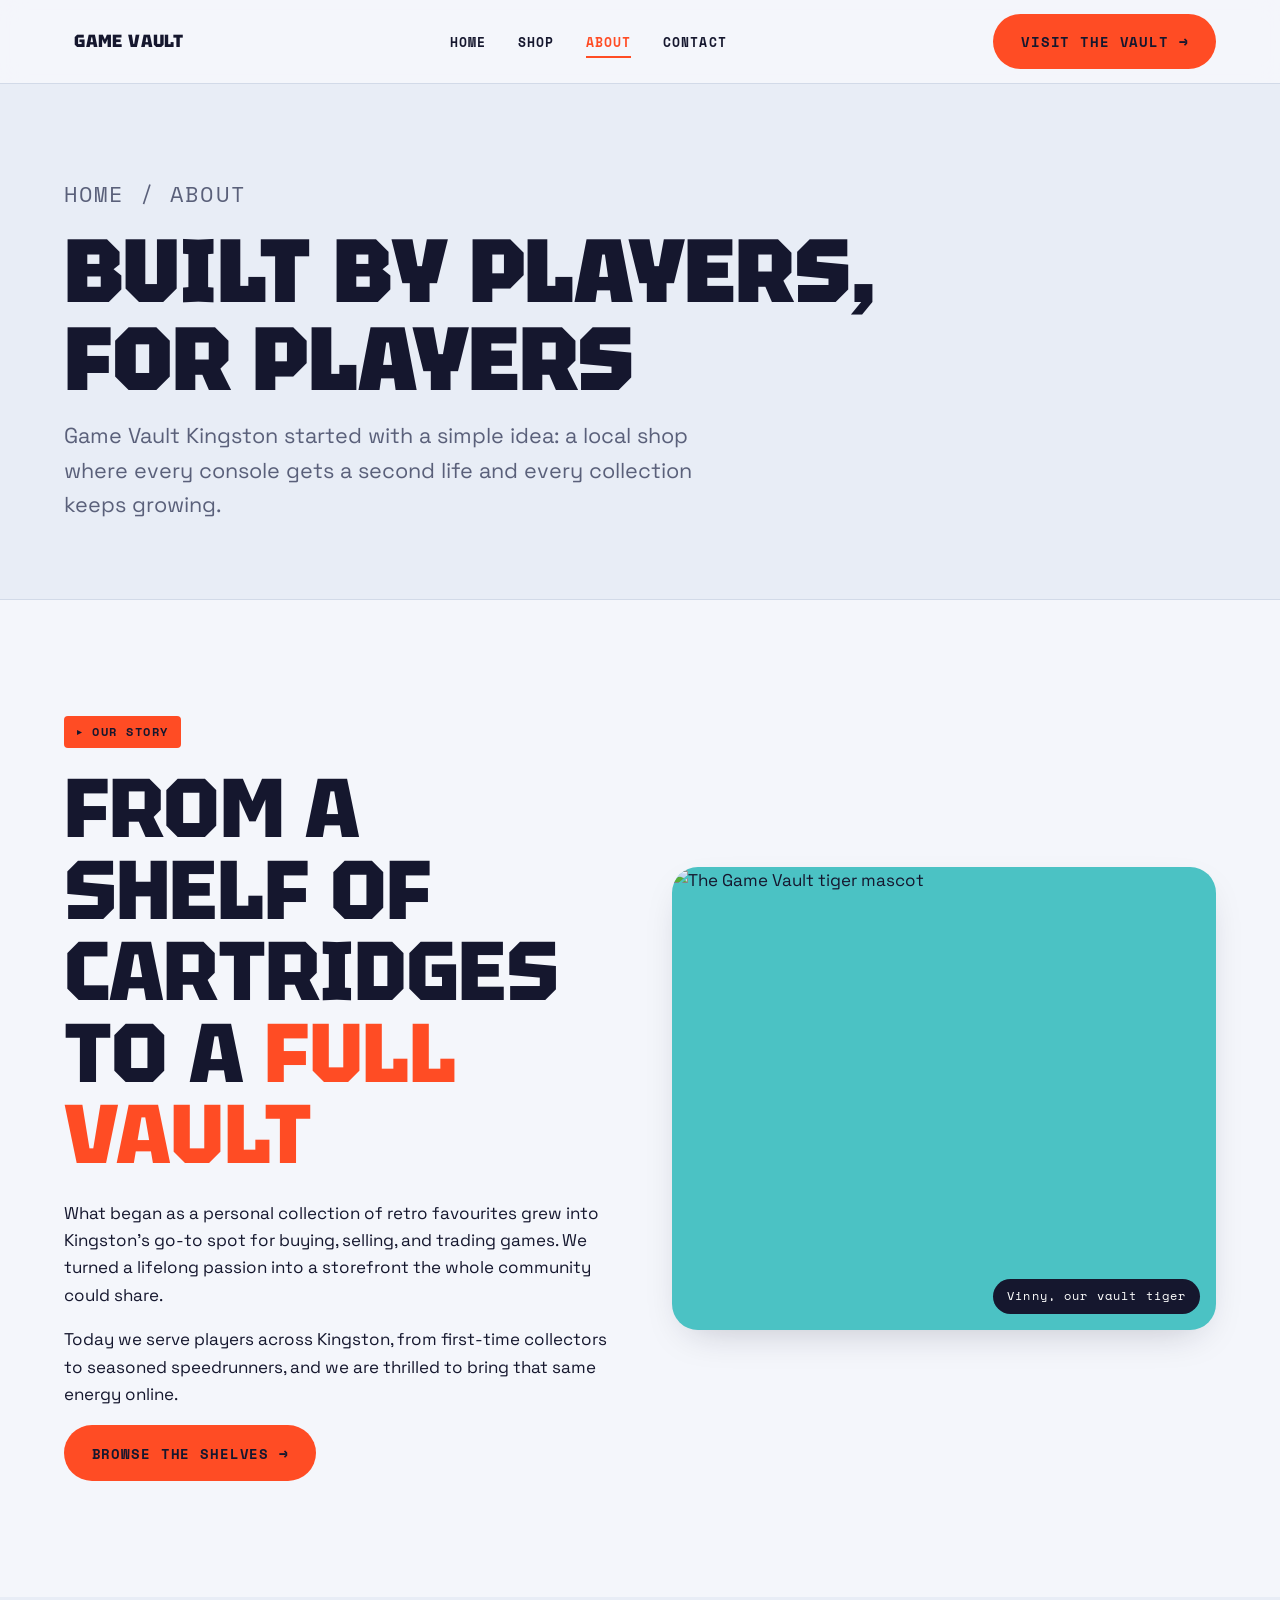
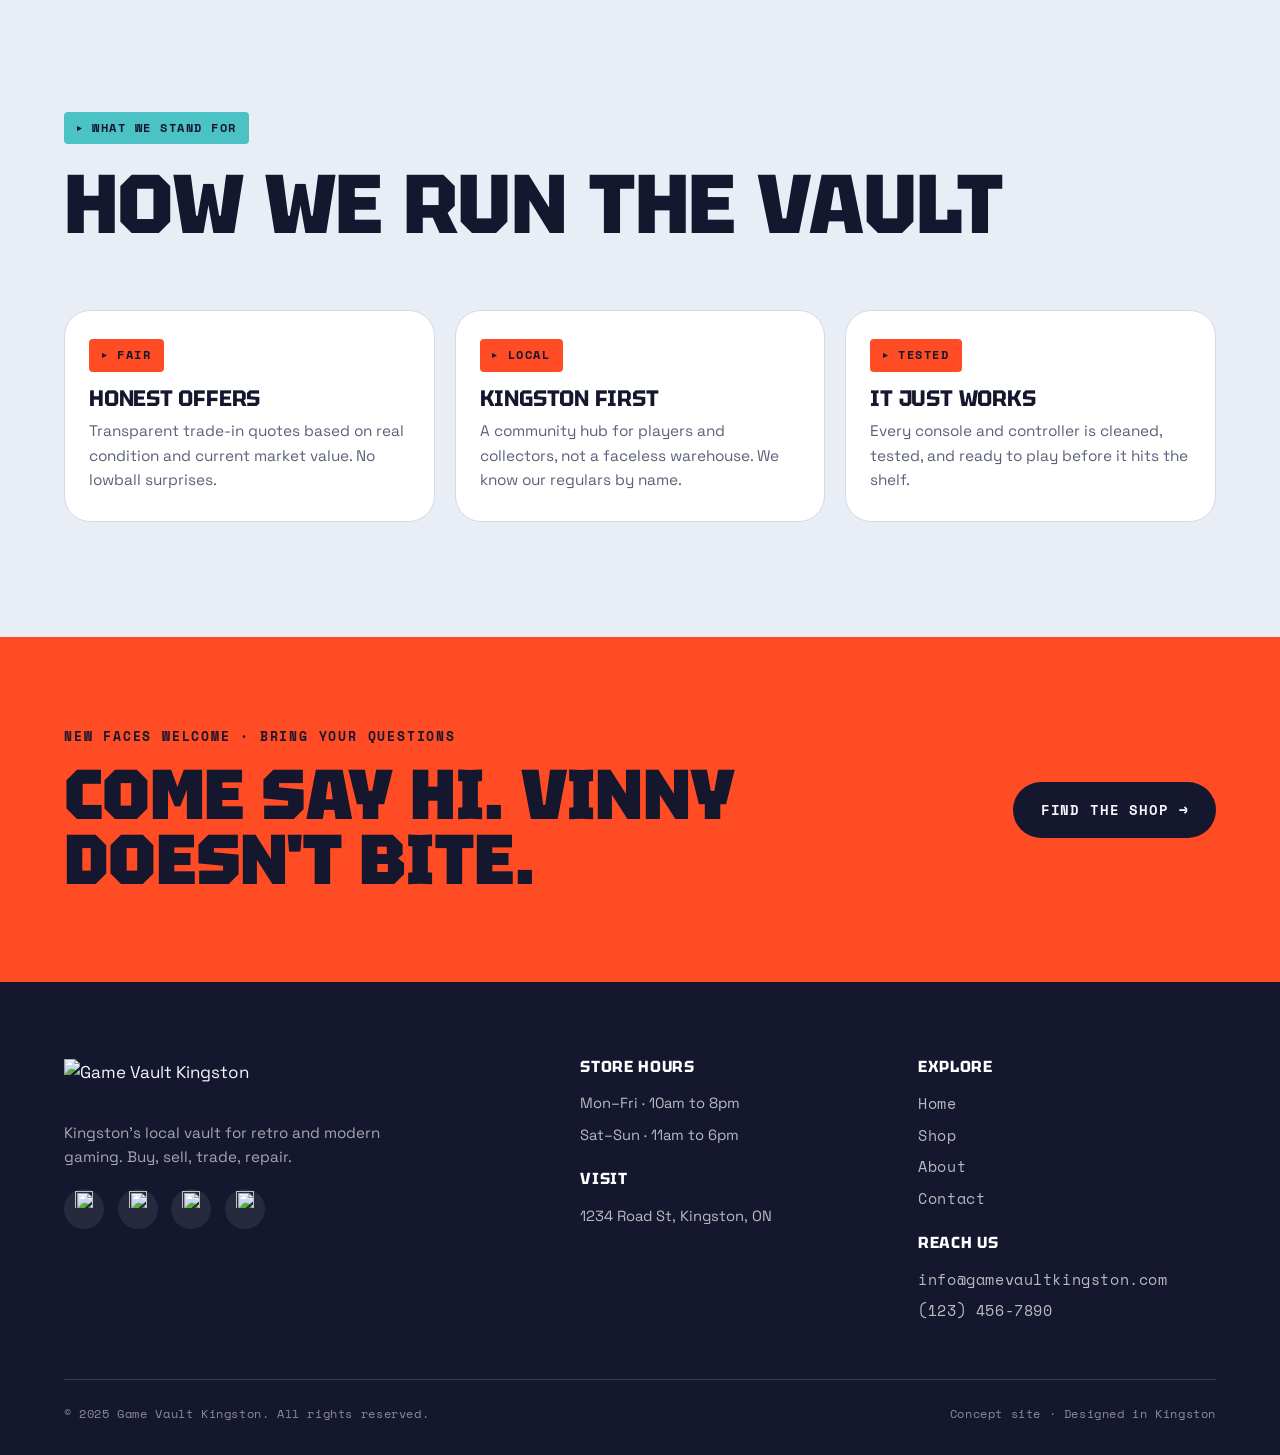
==== about.html @ c0db1a30 "Add files via upload" ====
<!DOCTYPE html>
<html lang="en">

<head>
  <meta charset="UTF-8">
  <meta name="viewport" content="width=device-width, initial-scale=1.0">
  <title>About — Game Vault Kingston</title>
  <meta name="description" content="The story behind Game Vault Kingston, your local home for retro and modern gaming.">
  <link rel="stylesheet" href="css/styles.css">
</head>

<body>
  <a class="skip-link" href="#main">Skip to content</a>

  <header class="site-header">
    <div class="shell site-header__inner">
      <a class="brand" href="index.html" aria-label="Game Vault Kingston home">
        <img src="img/logo-dark.png" alt="">
        <span class="brand__type">Game Vault</span>
      </a>
      <nav class="nav" id="nav-menu" aria-label="Primary">
        <ul>
          <li><a href="index.html">Home</a></li>
          <li><a href="shop.html">Shop</a></li>
          <li><a href="about.html" aria-current="page">About</a></li>
          <li><a href="contact.html">Contact</a></li>
        </ul>
      </nav>
      <a href="contact.html" class="btn header-cta">Visit the vault</a>
      <button class="menu-btn" id="menu-btn" aria-expanded="false" aria-controls="nav-menu" aria-label="Open menu">
        <span></span><span></span><span></span>
      </button>
    </div>
  </header>

  <main id="main">
    <section class="page-head">
      <div class="shell">
        <p class="crumbs"><a href="index.html">Home</a> / About</p>
        <h1>Built by players, <br>for players</h1>
        <p>Game Vault Kingston started with a simple idea: a local shop where every console gets a second life and every collection keeps growing.</p>
      </div>
    </section>

    <!-- STORY -->
    <section class="section">
      <div class="shell about__grid">
        <div class="about__body reveal">
          <span class="tag">Our story</span>
          <h2>From a shelf of cartridges to a <span class="accent">full vault</span></h2>
          <p>What began as a personal collection of retro favourites grew into Kingston's go-to spot for buying, selling, and trading games. We turned a lifelong passion into a storefront the whole community could share.</p>
          <p>Today we serve players across Kingston, from first-time collectors to seasoned speedrunners, and we are thrilled to bring that same energy online.</p>
          <a href="shop.html" class="btn">Browse the shelves</a>
        </div>
        <figure class="about__media reveal">
          <img src="img/mascot.jpg" alt="The Game Vault tiger mascot">
          <figcaption class="about__badge">Vinny, our vault tiger</figcaption>
        </figure>
      </div>
    </section>

    <!-- VALUES -->
    <section class="section section--paper2">
      <div class="shell">
        <div class="sec-head reveal">
          <span class="tag tag--cyan">What we stand for</span>
          <h2>How we run the vault</h2>
        </div>
        <div class="values">
          <article class="value reveal"><span class="tag">Fair</span><h3>Honest offers</h3><p>Transparent trade-in quotes based on real condition and current market value. No lowball surprises.</p></article>
          <article class="value reveal"><span class="tag">Local</span><h3>Kingston first</h3><p>A community hub for players and collectors, not a faceless warehouse. We know our regulars by name.</p></article>
          <article class="value reveal"><span class="tag">Tested</span><h3>It just works</h3><p>Every console and controller is cleaned, tested, and ready to play before it hits the shelf.</p></article>
        </div>
      </div>
    </section>

    <!-- CTA BAND -->
    <section class="cta-band">
      <div class="shell cta-band__inner reveal">
        <div>
          <p class="cta-band__meta">New faces welcome · Bring your questions</p>
          <h2>Come say hi. Vinny doesn't bite.</h2>
        </div>
        <a href="contact.html" class="btn">Find the shop</a>
      </div>
    </section>
  </main>

  <footer class="site-footer">
    <div class="shell">
      <div class="footer-grid">
        <div class="footer-brand">
          <img src="img/logo.png" alt="Game Vault Kingston">
          <p>Kingston's local vault for retro and modern gaming. Buy, sell, trade, repair.</p>
          <div class="socials">
            <a href="#" aria-label="WhatsApp"><img src="img/social media icons/social-icon-phone.png" alt=""></a>
            <a href="#" aria-label="Facebook"><img src="img/social media icons/social-icon-facebook.png" alt=""></a>
            <a href="#" aria-label="Instagram"><img src="img/social media icons/social-icon-instagram.png" alt=""></a>
            <a href="#" aria-label="Reddit"><img src="img/social media icons/social-icon-reddit.png" alt=""></a>
          </div>
        </div>
        <div class="footer-col">
          <h3>Store hours</h3>
          <p>Mon–Fri · 10am to 8pm</p>
          <p>Sat–Sun · 11am to 6pm</p>
          <h3 style="margin-top:1.5rem;">Visit</h3>
          <p>1234 Road St, Kingston, ON</p>
        </div>
        <div class="footer-col">
          <h3>Explore</h3>
          <a href="index.html">Home</a><a href="shop.html">Shop</a><a href="about.html">About</a><a href="contact.html">Contact</a>
          <h3 style="margin-top:1.5rem;">Reach us</h3>
          <a href="mailto:info@gamevaultkingston.com">info@gamevaultkingston.com</a>
          <a href="tel:+11234567890">(123) 456-7890</a>
        </div>
      </div>
      <div class="footer-base">
        <span>© 2025 Game Vault Kingston. All rights reserved.</span>
        <span>Concept site · Designed in Kingston</span>
      </div>
    </div>
  </footer>

  <script src="js/main.js"></script>
</body>

</html>
---- css/styles.css ----
/* ============================================================
   GAME VAULT KINGSTON — Standardized Stylesheet
   Light "vault" system: bright canvas, bold brand blocks.
   Display: Tektur | Body: Space Grotesk | Data/tags: Space Mono
   ============================================================ */

@import url('https://fonts.googleapis.com/css2?family=Tektur:wght@500;600;700;800;900&family=Space+Grotesk:wght@400;500;600;700&family=Space+Mono:wght@400;700&display=swap');

/* ============================================================
   1. DESIGN TOKENS
   ============================================================ */
:root {
  /* Brand palette (light system) */
  --paper:    #F4F6FB;  /* page background, bright cool white  */
  --paper-2:  #E8EDF6;  /* alternating sections / soft cards   */
  --card:     #FFFFFF;  /* raised surfaces                     */
  --ink:      #15172E;  /* body text, near-black navy          */
  --navy:     #1F2350;  /* brand dark blue, bold blocks/footer */
  --orange:   #FF4C24;  /* brand orange, primary energy/CTA    */
  --orange-d: #E63E18;  /* orange pressed/hover                */
  --cyan:     #4BC2C4;  /* brand cyan, secondary accent        */
  --white:    #FFFFFF;
  --line:     #D2DAE8;  /* hairlines on light                  */
  --line-dk:  rgba(255,255,255,.16); /* hairlines on dark      */
  --muted:    #5A607A;  /* secondary text on light             */

  /* Type */
  --font-display: 'Tektur', system-ui, sans-serif;
  --font-body:    'Space Grotesk', system-ui, sans-serif;
  --font-mono:    'Space Mono', ui-monospace, monospace;

  /* Fluid type scale */
  --fs-hero:  clamp(3.2rem, 11vw, 9.5rem);
  --fs-h2:    clamp(2.4rem, 6.5vw, 5.5rem);
  --fs-h3:    clamp(1.35rem, 2.4vw, 2rem);
  --fs-body:  clamp(1rem, 0.5vw + 0.9rem, 1.0625rem);
  --fs-lead:  clamp(1.05rem, 1vw + 0.85rem, 1.35rem);
  --fs-tag:   0.78rem;

  /* Spacing + shape */
  --shell:    1320px;
  --gut:      clamp(1.25rem, 5vw, 4rem);
  --sec-y:    clamp(4.5rem, 9vw, 9rem);
  --r:        16px;
  --r-lg:     26px;
  --r-pill:   999px;

  /* Pixel-stepped corner: the brand "vault notch" signature */
  --notch:    18px;
  --pixel-clip: polygon(
      0 var(--notch), var(--notch) var(--notch), var(--notch) 0,
      calc(100% - var(--notch)) 0, calc(100% - var(--notch)) var(--notch), 100% var(--notch),
      100% calc(100% - var(--notch)), calc(100% - var(--notch)) calc(100% - var(--notch)),
      calc(100% - var(--notch)) 100%, var(--notch) 100%, var(--notch) calc(100% - var(--notch)),
      0 calc(100% - var(--notch)));

  --shadow:   0 14px 40px -18px rgba(21,23,46,.28);
  --shadow-hi:0 26px 60px -22px rgba(21,23,46,.38);
  --ease:     cubic-bezier(.2,.7,.2,1);
}

/* ============================================================
   2. RESET + BASE
   ============================================================ */
*,*::before,*::after { box-sizing: border-box; margin: 0; padding: 0; }

html { scroll-behavior: smooth; -webkit-text-size-adjust: 100%; }

body {
  font-family: var(--font-body);
  background: var(--paper);
  color: var(--ink);
  line-height: 1.6;
  font-size: var(--fs-body);
  -webkit-font-smoothing: antialiased;
  overflow-x: hidden;
}

img { max-width: 100%; height: auto; display: block; }

a { color: inherit; text-decoration: none; }

h1,h2,h3,h4 {
  font-family: var(--font-display);
  line-height: 0.98;
  letter-spacing: -0.01em;
  text-transform: uppercase;
  color: var(--ink);
}

ul { list-style: none; }

::selection { background: var(--orange); color: var(--white); }

/* ============================================================
   3. ACCESSIBILITY
   ============================================================ */
:focus-visible {
  outline: 3px solid var(--orange);
  outline-offset: 3px;
  border-radius: 4px;
}

.skip-link {
  position: absolute;
  left: 1rem; top: -100px;
  background: var(--ink);
  color: var(--white);
  padding: .75rem 1.25rem;
  border-radius: var(--r-pill);
  font-family: var(--font-mono);
  font-size: .8rem;
  z-index: 2000;
  transition: top .2s var(--ease);
}
.skip-link:focus { top: 1rem; }

.sr-only {
  position: absolute; width: 1px; height: 1px;
  padding: 0; margin: -1px; overflow: hidden;
  clip: rect(0,0,0,0); white-space: nowrap; border: 0;
}

@media (prefers-reduced-motion: reduce) {
  *,*::before,*::after {
    animation-duration: .001ms !important;
    animation-iteration-count: 1 !important;
    transition-duration: .001ms !important;
    scroll-behavior: auto !important;
  }
}

/* ============================================================
   4. LAYOUT PRIMITIVES
   ============================================================ */
.shell {
  width: 100%;
  max-width: var(--shell);
  margin-inline: auto;
  padding-inline: var(--gut);
}

.section { padding-block: var(--sec-y); }
.section--tight { padding-block: clamp(3rem, 6vw, 5rem); }
.section--paper2 { background: var(--paper-2); }

/* Section header row: mono tag + big headline + optional lede */
.sec-head { margin-bottom: clamp(2.5rem, 5vw, 4rem); }
.sec-head--split {
  display: grid;
  gap: 1.5rem 4rem;
  align-items: end;
}
@media (min-width: 880px) {
  .sec-head--split { grid-template-columns: 1.1fr 0.9fr; }
}
.sec-head h2 { font-size: var(--fs-h2); font-weight: 800; }
.sec-head .lede { color: var(--muted); font-size: var(--fs-lead); max-width: 46ch; }
.sec-head--center { text-align: center; }
.sec-head--center .tag, .sec-head--center .lede { margin-inline: auto; }

/* The "inventory tag" — signature eyebrow */
.tag {
  display: inline-flex;
  align-items: center;
  gap: .55rem;
  font-family: var(--font-mono);
  font-size: var(--fs-tag);
  font-weight: 700;
  letter-spacing: .12em;
  text-transform: uppercase;
  color: var(--ink);
  background: var(--orange);
  padding: .4rem .8rem;
  border-radius: 4px;
  margin-bottom: 1.25rem;
}
.tag::before { content: "▸"; font-size: .7em; }
.tag--cyan { background: var(--cyan); }
.tag--ghost {
  background: transparent;
  color: var(--muted);
  border: 1px solid var(--line);
}
.tag--ghost::before { color: var(--orange); }

/* Accent word inside a headline */
.accent { color: var(--orange); }
.mark {
  background: linear-gradient(transparent 58%, var(--cyan) 58%);
  padding-inline: .08em;
}

/* Pixel "vault notch" block */
.pixel { clip-path: var(--pixel-clip); }

/* ============================================================
   5. BUTTONS
   ============================================================ */
.btn {
  --btn-bg: var(--orange);
  --btn-fg: var(--ink);
  display: inline-flex;
  align-items: center;
  gap: .6rem;
  font-family: var(--font-mono);
  font-weight: 700;
  font-size: .9rem;
  letter-spacing: .06em;
  text-transform: uppercase;
  background: var(--btn-bg);
  color: var(--btn-fg);
  padding: .9rem 1.6rem;
  border: 2px solid transparent;
  border-radius: var(--r-pill);
  cursor: pointer;
  transition: transform .18s var(--ease), background .18s var(--ease),
              color .18s var(--ease), box-shadow .18s var(--ease);
}
.btn::after { content: "→"; transition: transform .18s var(--ease); }
.btn:hover { background: var(--ink); color: var(--paper); transform: translateY(-2px); }
.btn:hover::after { transform: translateX(4px); }

.btn--cyan { --btn-bg: var(--cyan); }
.btn--ghost {
  --btn-bg: transparent; --btn-fg: var(--ink);
  border-color: var(--ink);
}
.btn--ghost:hover { background: var(--ink); color: var(--paper); }
.btn--ghost::after { content: ""; }

/* on dark sections */
.on-dark .btn--ghost { --btn-fg: var(--white); border-color: rgba(255,255,255,.5); }
.on-dark .btn--ghost:hover { background: var(--white); color: var(--ink); }

/* ============================================================
   6. HEADER + NAV
   ============================================================ */
.site-header {
  position: sticky;
  top: 0;
  z-index: 1000;
  background: rgba(244,246,251,.82);
  backdrop-filter: saturate(140%) blur(12px);
  border-bottom: 1px solid var(--line);
}
.site-header__inner {
  display: flex;
  align-items: center;
  justify-content: space-between;
  gap: 1rem;
  padding-block: .85rem;
}
.brand { display: inline-flex; align-items: center; gap: .65rem; }
.brand img { height: 2.4rem; width: auto; }
.brand__type {
  font-family: var(--font-display);
  font-weight: 800;
  font-size: 1.1rem;
  letter-spacing: .02em;
  text-transform: uppercase;
  color: var(--ink);
}

.nav ul { display: flex; gap: 2rem; align-items: center; }
.nav a {
  font-family: var(--font-mono);
  font-size: .82rem;
  font-weight: 700;
  letter-spacing: .08em;
  text-transform: uppercase;
  color: var(--ink);
  position: relative;
  padding-block: .25rem;
}
.nav a::after {
  content: "";
  position: absolute; left: 0; bottom: -2px;
  width: 0; height: 2px; background: var(--orange);
  transition: width .2s var(--ease);
}
.nav a:hover::after, .nav a[aria-current="page"]::after { width: 100%; }
.nav a[aria-current="page"] { color: var(--orange); }

.header-cta { display: none; }

.menu-btn {
  display: inline-flex;
  flex-direction: column;
  gap: 5px;
  background: none; border: none; cursor: pointer;
  padding: .5rem;
}
.menu-btn span {
  width: 26px; height: 2.5px; background: var(--ink);
  border-radius: 2px; transition: transform .25s var(--ease), opacity .2s;
}
.menu-btn[aria-expanded="true"] span:nth-child(1) { transform: translateY(7.5px) rotate(45deg); }
.menu-btn[aria-expanded="true"] span:nth-child(2) { opacity: 0; }
.menu-btn[aria-expanded="true"] span:nth-child(3) { transform: translateY(-7.5px) rotate(-45deg); }

.nav {
  position: absolute;
  top: 100%; left: 0; right: 0;
  background: var(--ink);
  padding: 1.5rem var(--gut) 2rem;
  display: none;
}
.nav.is-open { display: block; }
.nav.is-open ul { flex-direction: column; gap: 1.25rem; align-items: flex-start; }
.nav.is-open a { color: var(--white); font-size: 1rem; }

@media (min-width: 940px) {
  .menu-btn { display: none; }
  .nav { position: static; display: block; background: none; padding: 0; }
  .nav ul { flex-direction: row; }
  .header-cta { display: inline-flex; }
}

/* ============================================================
   7. HERO
   ============================================================ */
.hero { position: relative; padding-block: clamp(3rem, 7vw, 6rem) var(--sec-y); }
.hero__grid { display: grid; gap: clamp(2.5rem, 5vw, 4rem); align-items: center; }
@media (min-width: 1000px) {
  .hero__grid { grid-template-columns: 1.05fr 0.95fr; }
}

.hero__eyebrow {
  font-family: var(--font-mono);
  font-size: .85rem;
  font-weight: 700;
  letter-spacing: .14em;
  text-transform: uppercase;
  color: var(--muted);
  margin-bottom: 1.25rem;
}
.hero h1 {
  font-size: var(--fs-hero);
  font-weight: 900;
  line-height: 0.86;
  letter-spacing: -0.02em;
}
.hero h1 .line2 { display: block; }
/* "VAULT" sits on an orange pixel block */
.hero__vault {
  display: inline-block;
  background: var(--orange);
  color: var(--ink);
  padding: 0 .18em .04em;
  clip-path: var(--pixel-clip);
  --notch: 12px;
}
.hero p.lede {
  margin-top: 1.75rem;
  max-width: 44ch;
  font-size: var(--fs-lead);
  color: var(--muted);
}
.hero__actions { margin-top: 2.25rem; display: flex; flex-wrap: wrap; gap: 1rem; }

/* Image cluster */
.hero__art {
  display: grid;
  grid-template-columns: 1fr 1fr;
  grid-auto-rows: 1fr;
  gap: 1rem;
}
.hero__art figure {
  overflow: hidden;
  border-radius: var(--r);
  background: var(--paper-2);
  box-shadow: var(--shadow);
}
.hero__art figure img { width: 100%; height: 100%; object-fit: cover; }
.hero__art figure:nth-child(1),
.hero__art figure:nth-child(2) { aspect-ratio: 3/4; }
.hero__art figure:nth-child(2) { margin-top: 0; }
@media (min-width: 1000px) { .hero__art figure:nth-child(2) { margin-top: 2.5rem; } }
.hero__art figure:nth-child(3) {
  grid-column: span 2;
  display: flex; align-items: center; gap: 1.25rem;
  background: var(--navy);
  color: var(--white);
  text-align: left;
  padding: 1.5rem 1.75rem;
  aspect-ratio: auto;
  border-radius: var(--r-lg);
}
.hero__art .stat b { font-family: var(--font-display); font-size: 3rem; color: var(--cyan); line-height: 1; }
.hero__art .stat span { font-family: var(--font-mono); font-size: .76rem; letter-spacing: .1em; color: rgba(255,255,255,.8); max-width: 22ch; }

/* ============================================================
   8. MARQUEE RIBBON
   ============================================================ */
.ribbon {
  background: var(--ink);
  color: var(--paper);
  overflow: hidden;
  border-block: 2px solid var(--orange);
}
.ribbon__track {
  display: flex;
  gap: 2.5rem;
  width: max-content;
  padding-block: .8rem;
  animation: scroll-x 28s linear infinite;
  font-family: var(--font-display);
  font-weight: 700;
  text-transform: uppercase;
  letter-spacing: .04em;
  font-size: 1.05rem;
}
.ribbon__track span { display: inline-flex; align-items: center; gap: 2.5rem; white-space: nowrap; }
.ribbon__track span::after { content: "◆"; color: var(--orange); }
@keyframes scroll-x { to { transform: translateX(-50%); } }
.ribbon:hover .ribbon__track { animation-play-state: paused; }

/* ============================================================
   9. PRODUCTS
   ============================================================ */
.product-grid {
  display: grid;
  grid-template-columns: 1fr;
  gap: 1.5rem;
}
@media (min-width: 620px) { .product-grid { grid-template-columns: repeat(2,1fr); } }
@media (min-width: 1024px){ .product-grid { grid-template-columns: repeat(4,1fr); } }

.card {
  background: var(--card);
  border: 1px solid var(--line);
  border-radius: var(--r-lg);
  padding: 1rem;
  transition: transform .25s var(--ease), box-shadow .25s var(--ease), border-color .25s;
}
.card:hover { transform: translateY(-6px); box-shadow: var(--shadow-hi); border-color: transparent; }
.card__media { border-radius: var(--r); overflow: hidden; aspect-ratio: 4/3; background: var(--paper-2); margin-bottom: 1rem; }
.card__media img { width: 100%; height: 100%; object-fit: cover; }
.card h3 { font-size: 1.35rem; font-weight: 700; margin-bottom: .5rem; }
.card p { color: var(--muted); font-size: .98rem; margin-bottom: 1rem; }
.card__foot { display: flex; align-items: center; justify-content: space-between; gap: 1rem; margin-top: auto; }
.price {
  font-family: var(--font-mono);
  font-weight: 700;
  font-size: 1.05rem;
  color: var(--ink);
  background: var(--paper-2);
  padding: .35rem .7rem;
  border-radius: 6px;
}
.price .from { font-size: .65em; color: var(--muted); display: block; letter-spacing: .1em; }
.card .btn { padding: .65rem 1.1rem; font-size: .78rem; }

/* ============================================================
   10. ABOUT (split)
   ============================================================ */
.about__grid { display: grid; gap: clamp(2rem, 5vw, 4rem); align-items: center; }
@media (min-width: 900px) { .about__grid { grid-template-columns: 1fr 1fr; } }
.about__body h2 { font-size: var(--fs-h2); font-weight: 800; margin-bottom: 1.5rem; }
.about__body p { color: var(--ink); margin-bottom: 1.1rem; max-width: 52ch; }
.about__media {
  position: relative;
  border-radius: var(--r-lg);
  overflow: hidden;
  background: var(--cyan);
  box-shadow: var(--shadow);
}
.about__media img { width: 100%; aspect-ratio: 4/3.4; object-fit: cover; }
.about__badge {
  position: absolute; right: 1rem; bottom: 1rem;
  background: var(--ink); color: var(--white);
  font-family: var(--font-mono); font-size: .72rem; letter-spacing: .1em;
  padding: .5rem .85rem; border-radius: var(--r-pill);
}

/* ============================================================
   11. SERVICES (Buy / Sell / Trade / Repair) — a SET, no numbering
   ============================================================ */
.svc-grid { display: grid; gap: 1.25rem; grid-template-columns: 1fr; }
@media (min-width: 620px) { .svc-grid { grid-template-columns: repeat(2,1fr); } }
@media (min-width: 1024px){ .svc-grid { grid-template-columns: repeat(4,1fr); } }
.svc {
  background: var(--card);
  border: 1px solid var(--line);
  border-radius: var(--r-lg);
  padding: 1.75rem 1.5rem 1.5rem;
  transition: transform .25s var(--ease), background .25s, color .25s;
}
.svc:hover { transform: translateY(-6px); background: var(--ink); color: var(--paper); border-color: transparent; }
.svc:hover p { color: rgba(255,255,255,.75); }
.svc:hover .svc__mark { background: var(--orange); color: var(--ink); }
.svc__mark {
  width: 3rem; height: 3rem; display: grid; place-items: center;
  border-radius: 12px; background: var(--paper-2); color: var(--orange);
  font-family: var(--font-mono); font-weight: 700; font-size: 1.3rem;
  margin-bottom: 1.25rem; transition: background .25s, color .25s;
}
.svc h3 { font-size: 1.5rem; font-weight: 700; margin-bottom: .6rem; }
.svc p { color: var(--muted); font-size: .96rem; }

/* ============================================================
   12. TRADE-IN PROCESS — a real SEQUENCE, numbering earned
   ============================================================ */
.process { background: var(--navy); color: var(--white); }
.process .tag { background: var(--cyan); }
.process__grid { display: grid; gap: clamp(2.5rem,5vw,4.5rem); }
@media (min-width: 960px) { .process__grid { grid-template-columns: 0.85fr 1.15fr; align-items: start; } }
.process__intro h2 { color: var(--white); font-size: var(--fs-h2); font-weight: 800; margin-bottom: 1.25rem; }
.process__intro p { color: rgba(255,255,255,.78); max-width: 40ch; margin-bottom: 2rem; }
.process__visual { display: flex; gap: .75rem; flex-wrap: wrap; }
.process__visual img {
  width: clamp(64px, 9vw, 96px); height: auto; border-radius: 12px;
  background: rgba(255,255,255,.06); padding: .5rem;
}

.steps { display: grid; gap: 0; }
.step {
  display: grid;
  grid-template-columns: auto 1fr;
  gap: 1.5rem;
  padding: 1.5rem 0;
  border-top: 1px solid var(--line-dk);
}
.step:last-child { border-bottom: 1px solid var(--line-dk); }
.step__no {
  font-family: var(--font-mono);
  font-weight: 700;
  font-size: 1rem;
  color: var(--cyan);
  letter-spacing: .1em;
  padding-top: .35rem;
}
.step h3 { color: var(--white); font-size: 1.6rem; font-weight: 700; margin-bottom: .4rem; }
.step p { color: rgba(255,255,255,.72); max-width: 46ch; }

/* ============================================================
   13. VAULT DROPS (editorial cards)
   ============================================================ */
.drops { display: grid; gap: 1.5rem; grid-template-columns: 1fr; }
@media (min-width: 900px) { .drops { grid-template-columns: repeat(3,1fr); } }
.drop {
  border-radius: var(--r-lg);
  overflow: hidden;
  background: var(--card);
  border: 1px solid var(--line);
  display: flex; flex-direction: column;
  transition: transform .25s var(--ease), box-shadow .25s var(--ease);
}
.drop:hover { transform: translateY(-6px); box-shadow: var(--shadow-hi); }
.drop__media { aspect-ratio: 4/3; overflow: hidden; background: var(--paper-2); }
.drop__media img { width: 100%; height: 100%; object-fit: cover; transition: transform .4s var(--ease); }
.drop:hover .drop__media img { transform: scale(1.05); }
.drop__body { padding: 1.5rem; display: flex; flex-direction: column; gap: .6rem; }
.drop__label {
  align-self: flex-start;
  font-family: var(--font-mono); font-weight: 700; font-size: .72rem;
  letter-spacing: .1em; text-transform: uppercase;
  color: var(--ink); background: var(--cyan);
  padding: .3rem .65rem; border-radius: 5px;
}
.drop h3 { font-size: 1.4rem; font-weight: 700; }
.drop p { color: var(--muted); font-size: .96rem; }
.drop--featured { border-color: var(--orange); border-width: 2px; }
.drop--featured .drop__label { background: var(--orange); }
@media (min-width: 900px) { .drop--featured { grid-row: span 1; transform: translateY(-14px); } }

/* ============================================================
   14. TESTIMONIALS
   ============================================================ */
.quotes { display: grid; gap: 1.5rem; grid-template-columns: 1fr; }
@media (min-width: 620px) { .quotes { grid-template-columns: repeat(2,1fr); } }
@media (min-width: 1024px){ .quotes { grid-template-columns: repeat(4,1fr); } }
.quote {
  background: var(--card);
  border: 1px solid var(--line);
  border-radius: var(--r-lg);
  padding: 1.75rem 1.5rem;
  display: flex; flex-direction: column; gap: 1rem;
}
.quote__stars { color: var(--orange); letter-spacing: .1em; font-size: .9rem; }
.quote p { color: var(--ink); font-size: 1rem; }
.quote__who { display: flex; align-items: center; gap: .75rem; margin-top: auto; }
.quote__who img { width: 44px; height: 44px; border-radius: 50%; object-fit: cover; border: 2px solid var(--cyan); }
.quote__who b { display: block; font-family: var(--font-display); font-size: .95rem; text-transform: uppercase; }
.quote__who span { font-family: var(--font-mono); font-size: .72rem; color: var(--muted); letter-spacing: .06em; }

/* ============================================================
   15. CTA BAND — the boldness showpiece
   ============================================================ */
.cta-band { background: var(--orange); color: var(--ink); }
.cta-band .shell { padding-block: clamp(3.5rem, 7vw, 6rem); }
.cta-band__inner { display: grid; gap: 2rem; align-items: center; }
@media (min-width: 880px) { .cta-band__inner { grid-template-columns: 1.4fr auto; } }
.cta-band h2 { font-size: clamp(2.2rem, 5.5vw, 4.5rem); font-weight: 900; line-height: .92; }
.cta-band__meta {
  font-family: var(--font-mono); font-weight: 700; font-size: .8rem;
  letter-spacing: .14em; text-transform: uppercase; margin-bottom: 1rem;
}
.cta-band .btn { --btn-bg: var(--ink); --btn-fg: var(--paper); }
.cta-band .btn:hover { background: var(--white); color: var(--ink); }

/* ============================================================
   16. CONTACT FORM
   ============================================================ */
.contact__grid { display: grid; gap: clamp(2rem,5vw,4rem); }
@media (min-width: 900px) { .contact__grid { grid-template-columns: 0.8fr 1.2fr; align-items: start; } }
.contact__info h2 { font-size: var(--fs-h2); font-weight: 800; margin-bottom: 1.25rem; }
.contact__info p { color: var(--muted); margin-bottom: 1.5rem; max-width: 40ch; }
.contact__detail {
  display: flex; gap: .75rem; align-items: baseline;
  font-family: var(--font-mono); font-size: .9rem; padding-block: .5rem;
  border-top: 1px solid var(--line);
}
.contact__detail span:first-child { color: var(--orange); font-weight: 700; min-width: 5.5rem; letter-spacing: .08em; }

.form {
  background: var(--card);
  border: 1px solid var(--line);
  border-radius: var(--r-lg);
  padding: clamp(1.5rem, 3vw, 2.5rem);
  display: grid; gap: 1.1rem;
}
.field { display: grid; gap: .45rem; }
.field label {
  font-family: var(--font-mono); font-size: .78rem; font-weight: 700;
  letter-spacing: .08em; text-transform: uppercase; color: var(--ink);
}
.field input, .field select, .field textarea {
  width: 100%;
  font-family: var(--font-body); font-size: 1rem;
  color: var(--ink); background: var(--paper);
  border: 1.5px solid var(--line);
  border-radius: 12px;
  padding: .85rem 1rem;
  transition: border-color .2s, box-shadow .2s;
}
.field textarea { resize: vertical; min-height: 130px; }
.field input::placeholder, .field textarea::placeholder { color: var(--muted); opacity: .7; }
.field input:focus, .field select:focus, .field textarea:focus {
  outline: none; border-color: var(--orange);
  box-shadow: 0 0 0 3px rgba(255,76,36,.18);
}
.form .btn { justify-self: start; border: none; margin-top: .5rem; }

/* ============================================================
   17. PAGE HEADER (inner pages)
   ============================================================ */
.page-head { background: var(--paper-2); border-bottom: 1px solid var(--line); }
.page-head .shell { padding-block: clamp(3rem, 6vw, 5.5rem); }
.page-head h1 { font-size: clamp(2.6rem, 7vw, 6rem); font-weight: 900; }
.page-head p { color: var(--muted); font-size: var(--fs-lead); max-width: 48ch; margin-top: 1rem; }
.crumbs { font-family: var(--font-mono); font-size: .76rem; letter-spacing: .1em; color: var(--muted); margin-bottom: 1rem; text-transform: uppercase; }
.crumbs a:hover { color: var(--orange); }

/* ============================================================
   18. SHOP — catalogue list
   ============================================================ */
.filters { display: flex; flex-wrap: wrap; gap: .6rem; margin-bottom: 2.5rem; }
.chip {
  font-family: var(--font-mono); font-size: .8rem; font-weight: 700;
  letter-spacing: .06em; text-transform: uppercase;
  padding: .5rem 1rem; border-radius: var(--r-pill);
  border: 1.5px solid var(--line); background: var(--card); color: var(--ink);
  cursor: pointer; transition: all .2s var(--ease);
}
.chip[aria-pressed="true"], .chip:hover { background: var(--ink); color: var(--paper); border-color: var(--ink); }

.catalogue { border-top: 1px solid var(--line); margin-top: 2.5rem; }
.cat-row {
  display: grid; gap: .5rem 2rem; align-items: center;
  grid-template-columns: 1fr;
  padding: 1.5rem 0;
  border-bottom: 1px solid var(--line);
  transition: background .2s;
}
.cat-row:hover { background: var(--card); }
@media (min-width: 760px) {
  .cat-row { grid-template-columns: 1.4fr 1fr 1fr auto; }
}
.cat-row h3 { font-size: 1.3rem; font-weight: 700; }
.cat-meta { font-family: var(--font-mono); font-size: .8rem; color: var(--muted); }
.cat-meta b { display: block; color: var(--ink); letter-spacing: .06em; margin-bottom: .15rem; }
.cat-row .price { justify-self: start; }
@media (min-width:760px){ .cat-row .price { justify-self: end; } }

/* ============================================================
   19. ABOUT page extras — values
   ============================================================ */
.values { display: grid; gap: 1.25rem; grid-template-columns: 1fr; counter-reset: v; }
@media (min-width: 760px) { .values { grid-template-columns: repeat(3,1fr); } }
.value {
  border: 1px solid var(--line); border-radius: var(--r-lg);
  background: var(--card); padding: 1.75rem 1.5rem;
}
.value .tag { margin-bottom: 1rem; }
.value h3 { font-size: 1.4rem; font-weight: 700; margin-bottom: .6rem; }
.value p { color: var(--muted); font-size: .96rem; }

/* ============================================================
   20. FOOTER
   ============================================================ */
.site-footer { background: var(--ink); color: var(--paper); padding-block: clamp(3.5rem,6vw,5rem) 2rem; }
.footer-grid { display: grid; gap: 2.5rem; grid-template-columns: 1fr; }
@media (min-width: 760px) { .footer-grid { grid-template-columns: 1.6fr 1fr 1fr; } }
.footer-brand img { height: 2.6rem; width: auto; margin-bottom: 1.25rem; }
.footer-brand p { color: rgba(255,255,255,.62); max-width: 34ch; font-size: .95rem; }
.footer-col h3 { font-size: 1rem; color: var(--white); margin-bottom: 1.1rem; letter-spacing: .04em; }
.footer-col p, .footer-col a { color: rgba(255,255,255,.7); font-size: .92rem; display: block; margin-bottom: .5rem; }
.footer-col a { font-family: var(--font-mono); letter-spacing: .04em; transition: color .2s; }
.footer-col a:hover { color: var(--orange); }
.socials { display: flex; gap: .85rem; margin-top: 1.25rem; }
.socials a {
  width: 40px; height: 40px; border-radius: 50%;
  display: grid; place-items: center;
  background: rgba(255,255,255,.08);
  transition: background .2s, transform .2s;
}
.socials a:hover { background: var(--orange); transform: translateY(-3px); }
.socials img { width: 18px; height: 18px; }
.footer-base {
  margin-top: 3rem; padding-top: 1.5rem;
  border-top: 1px solid var(--line-dk);
  display: flex; flex-wrap: wrap; gap: 1rem; justify-content: space-between;
  font-family: var(--font-mono); font-size: .76rem; color: rgba(255,255,255,.5);
  letter-spacing: .05em;
}

/* ============================================================
   21. SCROLL REVEAL (progressive, no-JS safe)
   ============================================================ */
.reveal { opacity: 0; transform: translateY(22px); transition: opacity .6s var(--ease), transform .6s var(--ease); }
.reveal.in { opacity: 1; transform: none; }
@media (prefers-reduced-motion: reduce) { .reveal { opacity: 1; transform: none; } }
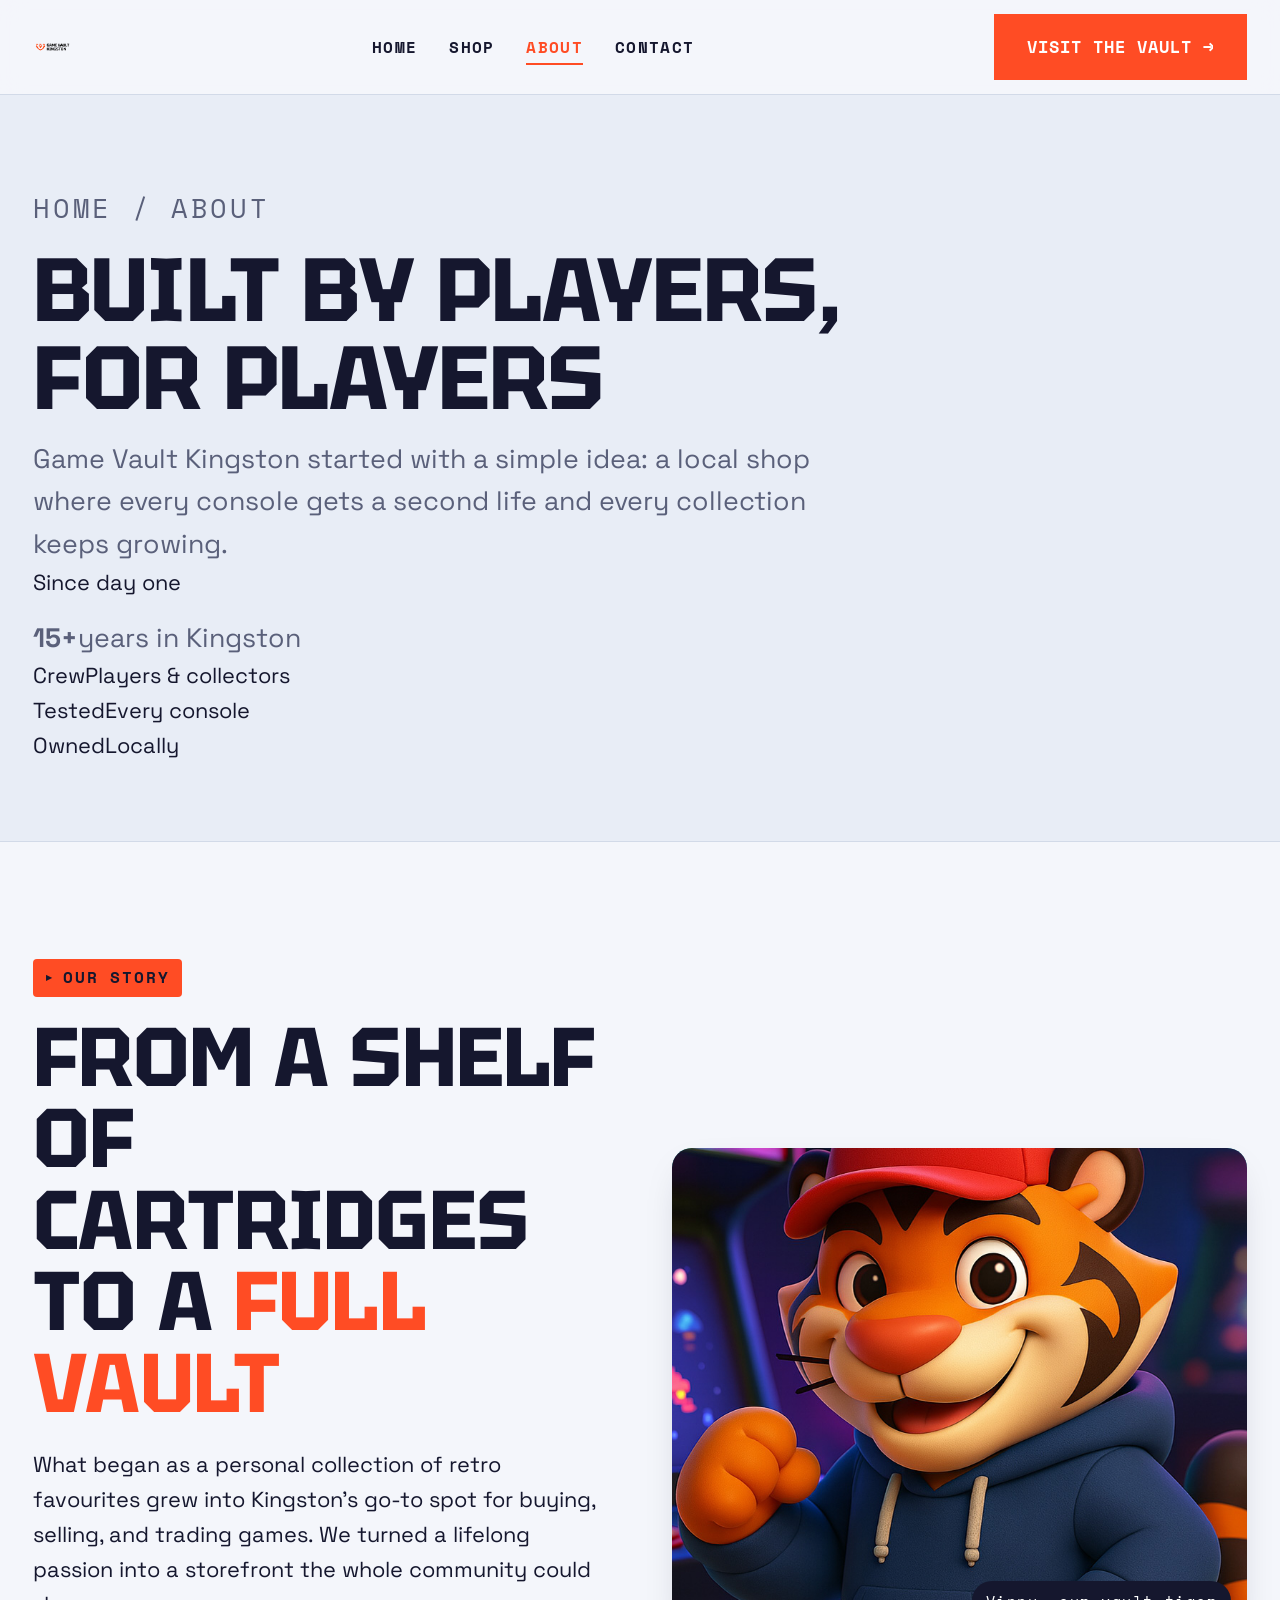
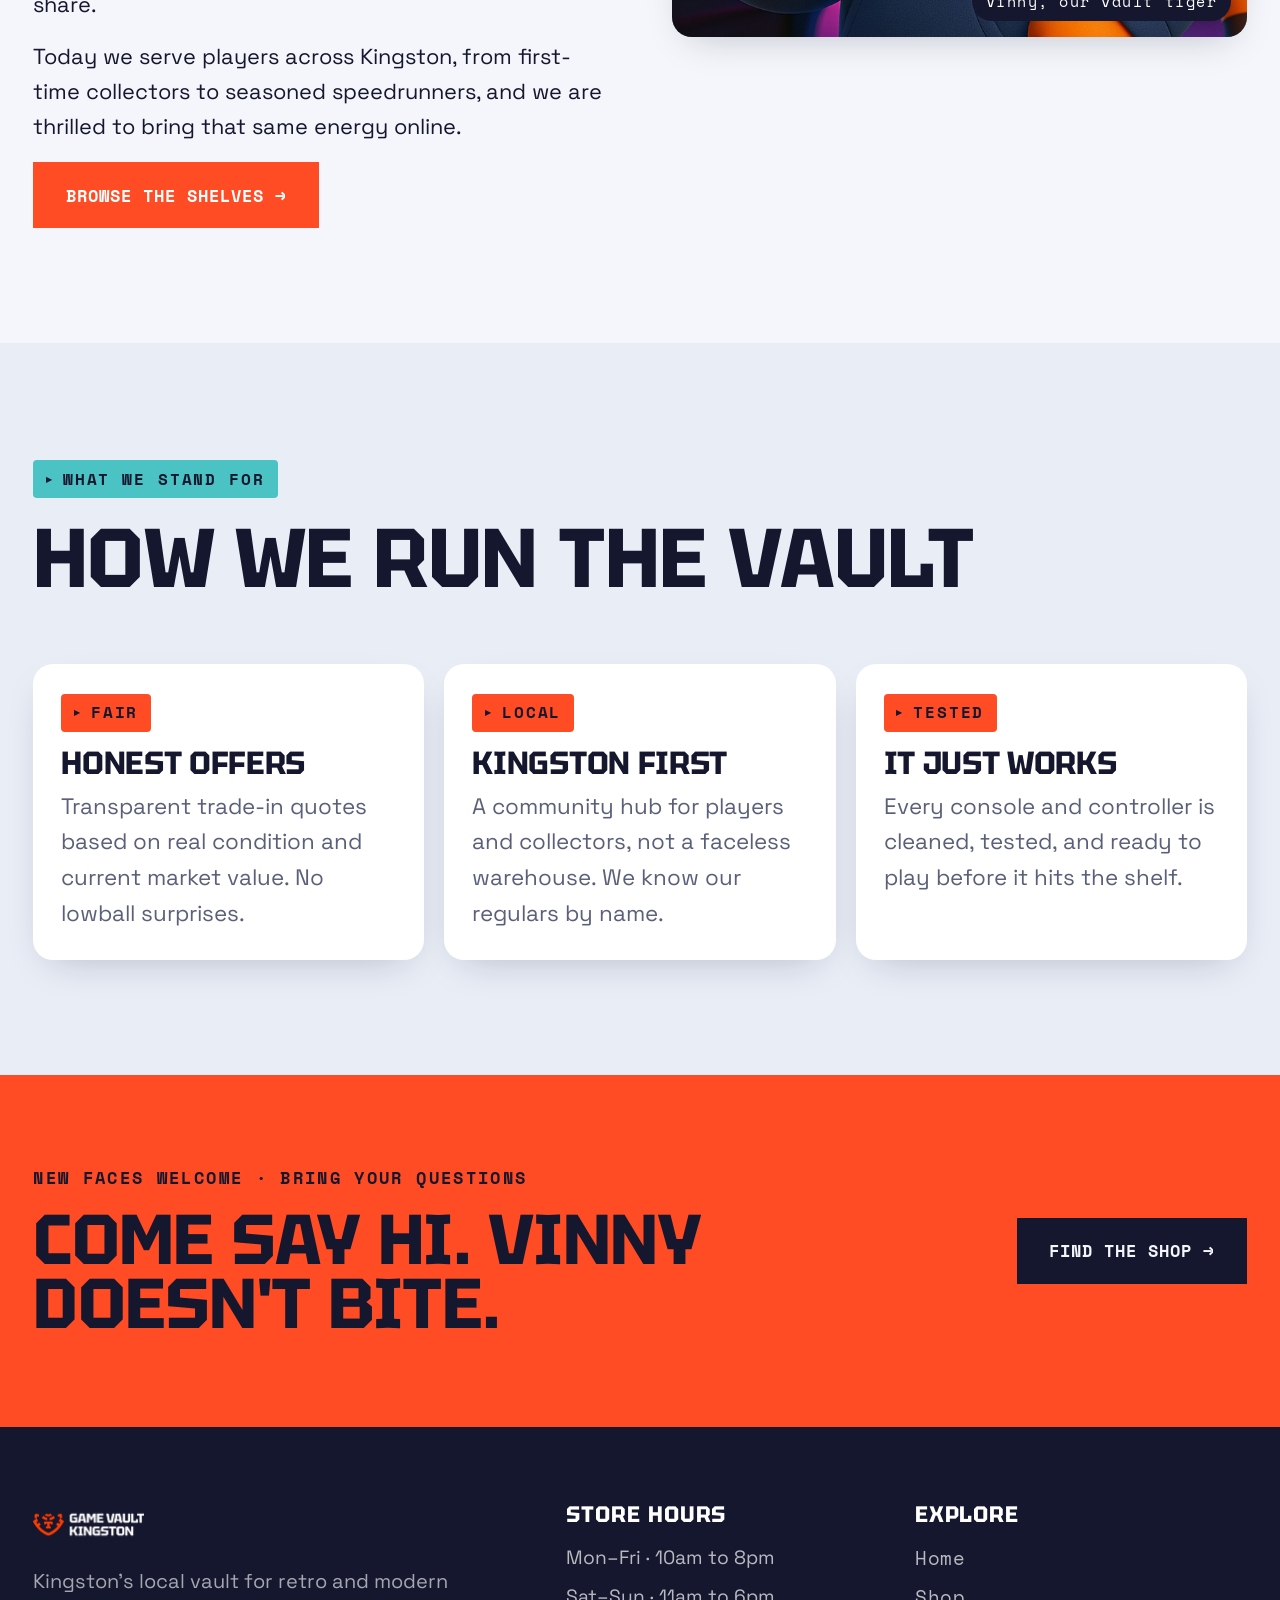
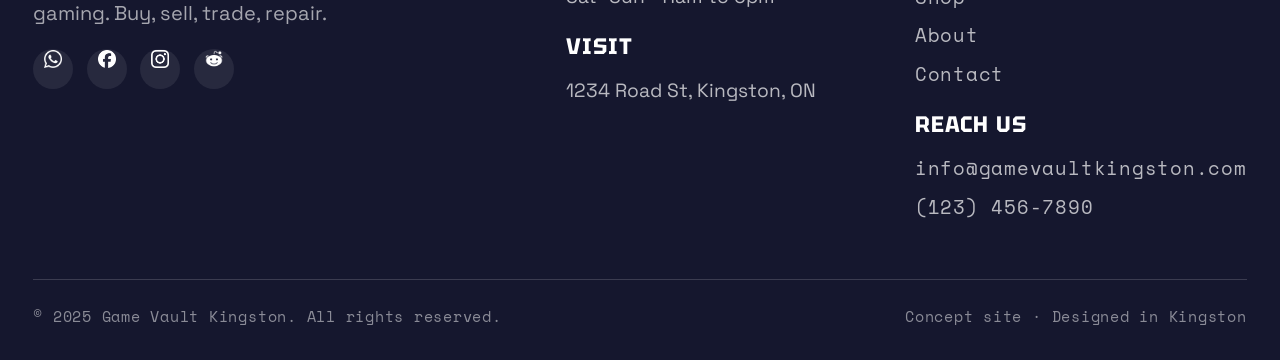
==== commit 579ef71a: "Refactor about.html structure and add sidebar" ====
--- a/about.html
+++ b/about.html
@@ -16,7 +16,6 @@
     <div class="shell site-header__inner">
       <a class="brand" href="index.html" aria-label="Game Vault Kingston home">
         <img src="img/logo-dark.png" alt="">
-        <span class="brand__type">Game Vault</span>
       </a>
       <nav class="nav" id="nav-menu" aria-label="Primary">
         <ul>
@@ -35,10 +34,21 @@
 
   <main id="main">
     <section class="page-head">
-      <div class="shell">
-        <p class="crumbs"><a href="index.html">Home</a> / About</p>
-        <h1>Built by players, <br>for players</h1>
-        <p>Game Vault Kingston started with a simple idea: a local shop where every console gets a second life and every collection keeps growing.</p>
+      <div class="shell page-head__inner">
+        <div class="page-head__lead">
+          <p class="crumbs"><a href="index.html">Home</a> / About</p>
+          <h1>Built by players, <br>for players</h1>
+          <p>Game Vault Kingston started with a simple idea: a local shop where every console gets a second life and every collection keeps growing.</p>
+        </div>
+        <aside class="page-head__panel reveal" aria-label="About at a glance">
+          <span class="panel__kicker">Since day one</span>
+          <p class="panel__figure"><b>15+</b><span>years in Kingston</span></p>
+          <ul class="panel__rows">
+            <li><span class="k">Crew</span><span class="v">Players &amp; collectors</span></li>
+            <li><span class="k">Tested</span><span class="v">Every console</span></li>
+            <li><span class="k">Owned</span><span class="v">Locally</span></li>
+          </ul>
+        </aside>
       </div>
     </section>
 
--- a/css/styles.css
+++ b/css/styles.css
@@ -4,7 +4,7 @@
    Display: Tektur | Body: Space Grotesk | Data/tags: Space Mono
    ============================================================ */
 
-@import url('https://fonts.googleapis.com/css2?family=Tektur:wght@500;600;700;800;900&family=Space+Grotesk:wght@400;500;600;700&family=Space+Mono:wght@400;700&display=swap');
+@import url('https://fonts.googleapis.com/css2?family=Tektur:wght@600;700&family=Space+Grotesk:wght@400;500;600;700&family=Space+Mono:wght@400;700&display=swap');
 
 /* ============================================================
    1. DESIGN TOKENS
@@ -29,20 +29,20 @@
   --font-body:    'Space Grotesk', system-ui, sans-serif;
   --font-mono:    'Space Mono', ui-monospace, monospace;
 
-  /* Fluid type scale */
+  /* Fluid type scale — mobile bounds unchanged, desktop ~+50% */
   --fs-hero:  clamp(3.2rem, 11vw, 9.5rem);
-  --fs-h2:    clamp(2.4rem, 6.5vw, 5.5rem);
-  --fs-h3:    clamp(1.35rem, 2.4vw, 2rem);
-  --fs-body:  clamp(1rem, 0.5vw + 0.9rem, 1.0625rem);
-  --fs-lead:  clamp(1.05rem, 1vw + 0.85rem, 1.35rem);
-  --fs-tag:   0.78rem;
+  --fs-h2:    clamp(2.4rem, 6.5vw, 6rem);
+  --fs-h3:    clamp(1.35rem, 1.2vw + 1rem, 2.7rem);
+  --fs-body:  clamp(1rem, 0.55vw + 0.92rem, 1.5rem);
+  --fs-lead:  clamp(1.05rem, 0.9vw + 0.95rem, 1.85rem);
+  --fs-tag:   clamp(0.78rem, 0.35vw + 0.7rem, 1.15rem);
 
   /* Spacing + shape */
-  --shell:    1320px;
-  --gut:      clamp(1.25rem, 5vw, 4rem);
+  --shell:    1500px;
+  --gut:      clamp(1.25rem, 2.6vw, 2.25rem);
   --sec-y:    clamp(4.5rem, 9vw, 9rem);
-  --r:        16px;
-  --r-lg:     26px;
+  --r:        14px;
+  --r-lg:     20px;
   --r-pill:   999px;
 
   /* Pixel-stepped corner: the brand "vault notch" signature */
@@ -82,6 +82,7 @@
 
 h1,h2,h3,h4 {
   font-family: var(--font-display);
+  font-weight: 700;
   line-height: 0.98;
   letter-spacing: -0.01em;
   text-transform: uppercase;
@@ -154,7 +155,7 @@
 @media (min-width: 880px) {
   .sec-head--split { grid-template-columns: 1.1fr 0.9fr; }
 }
-.sec-head h2 { font-size: var(--fs-h2); font-weight: 800; }
+.sec-head h2 { font-size: var(--fs-h2); font-weight: 700; }
 .sec-head .lede { color: var(--muted); font-size: var(--fs-lead); max-width: 46ch; }
 .sec-head--center { text-align: center; }
 .sec-head--center .tag, .sec-head--center .lede { margin-inline: auto; }
@@ -199,34 +200,34 @@
    ============================================================ */
 .btn {
   --btn-bg: var(--orange);
-  --btn-fg: var(--ink);
+  --btn-fg: var(--white);
   display: inline-flex;
   align-items: center;
-  gap: .6rem;
+  gap: .7rem;
   font-family: var(--font-mono);
   font-weight: 700;
-  font-size: .9rem;
+  font-size: clamp(.9rem, 0.3vw + .82rem, 1.15rem);
   letter-spacing: .06em;
   text-transform: uppercase;
   background: var(--btn-bg);
   color: var(--btn-fg);
-  padding: .9rem 1.6rem;
+  padding: clamp(.9rem, .5vw + .7rem, 1.25rem) clamp(1.5rem, 1vw + 1.1rem, 2.4rem);
   border: 2px solid transparent;
-  border-radius: var(--r-pill);
+  border-radius: 0;
   cursor: pointer;
   transition: transform .18s var(--ease), background .18s var(--ease),
               color .18s var(--ease), box-shadow .18s var(--ease);
 }
 .btn::after { content: "→"; transition: transform .18s var(--ease); }
-.btn:hover { background: var(--ink); color: var(--paper); transform: translateY(-2px); }
+.btn:hover { background: var(--ink); color: var(--white); transform: translateY(-2px); }
 .btn:hover::after { transform: translateX(4px); }
 
-.btn--cyan { --btn-bg: var(--cyan); }
+.btn--cyan { --btn-bg: var(--cyan); --btn-fg: var(--ink); }
 .btn--ghost {
   --btn-bg: transparent; --btn-fg: var(--ink);
   border-color: var(--ink);
 }
-.btn--ghost:hover { background: var(--ink); color: var(--paper); }
+.btn--ghost:hover { background: var(--ink); color: var(--white); }
 .btn--ghost::after { content: ""; }
 
 /* on dark sections */
@@ -255,7 +256,7 @@
 .brand img { height: 2.4rem; width: auto; }
 .brand__type {
   font-family: var(--font-display);
-  font-weight: 800;
+  font-weight: 700;
   font-size: 1.1rem;
   letter-spacing: .02em;
   text-transform: uppercase;
@@ -318,26 +319,59 @@
 }
 
 /* ============================================================
-   7. HERO
-   ============================================================ */
-.hero { position: relative; padding-block: clamp(3rem, 7vw, 6rem) var(--sec-y); }
-.hero__grid { display: grid; gap: clamp(2.5rem, 5vw, 4rem); align-items: center; }
-@media (min-width: 1000px) {
-  .hero__grid { grid-template-columns: 1.05fr 0.95fr; }
-}
+   7. HERO — full-bleed background slideshow
+   ============================================================ */
+.hero {
+  position: relative;
+  display: flex;
+  align-items: center;
+  min-height: clamp(560px, 82vh, 860px);
+  overflow: hidden;
+  isolation: isolate;
+}
+/* slideshow layers */
+.hero__bg { position: absolute; inset: 0; z-index: -2; }
+.hero__slide {
+  position: absolute; inset: 0;
+  background-size: cover;
+  background-position: center;
+  opacity: 0;
+  animation: hero-fade 16s infinite;
+}
+.hero__slide:nth-child(1) { animation-delay: 0s; }
+.hero__slide:nth-child(2) { animation-delay: 8s; }
+@keyframes hero-fade {
+  0%, 42%   { opacity: 1; }
+  50%, 92%  { opacity: 0; }
+  100%      { opacity: 1; }
+}
+/* readability scrim: bright on the copy side, image breathes on the right */
+.hero::before {
+  content: "";
+  position: absolute; inset: 0; z-index: -1;
+  background: linear-gradient(100deg,
+      var(--paper) 0%, var(--paper) 30%,
+      rgba(244,246,251,.86) 48%, rgba(244,246,251,.35) 70%, rgba(244,246,251,.05) 100%);
+}
+@media (max-width: 760px) {
+  .hero::before { background: linear-gradient(180deg, rgba(244,246,251,.92), rgba(244,246,251,.74)); }
+}
+
+.hero__inner { width: 100%; padding-block: clamp(3rem, 7vw, 5rem); }
+.hero__copy { max-width: 60ch; }
 
 .hero__eyebrow {
   font-family: var(--font-mono);
-  font-size: .85rem;
+  font-size: var(--fs-tag);
   font-weight: 700;
   letter-spacing: .14em;
   text-transform: uppercase;
-  color: var(--muted);
+  color: var(--ink);
   margin-bottom: 1.25rem;
 }
 .hero h1 {
   font-size: var(--fs-hero);
-  font-weight: 900;
+  font-weight: 700;
   line-height: 0.86;
   letter-spacing: -0.02em;
 }
@@ -346,49 +380,53 @@
 .hero__vault {
   display: inline-block;
   background: var(--orange);
-  color: var(--ink);
+  color: var(--white);
   padding: 0 .18em .04em;
   clip-path: var(--pixel-clip);
   --notch: 12px;
 }
 .hero p.lede {
   margin-top: 1.75rem;
-  max-width: 44ch;
+  max-width: 46ch;
   font-size: var(--fs-lead);
+  color: var(--ink);
+}
+.hero__actions { margin-top: 2.5rem; display: flex; flex-wrap: wrap; gap: 1.25rem; }
+
+@media (prefers-reduced-motion: reduce) {
+  .hero__slide { animation: none; }
+  .hero__slide:nth-child(2) { opacity: 0; }
+  .hero__slide:nth-child(1) { opacity: 1; }
+}
+
+/* ============================================================
+   7b. STATS BAND
+   ============================================================ */
+.stats { background: var(--paper-2); }
+.stats__grid {
+  display: grid;
+  grid-template-columns: 1fr;
+  gap: 2rem;
+}
+@media (min-width: 700px) { .stats__grid { grid-template-columns: repeat(3,1fr); } }
+.stat-item { display: flex; flex-direction: column; gap: .4rem; }
+.stat-item b {
+  font-family: var(--font-display);
+  font-weight: 700;
+  font-size: clamp(3rem, 6vw, 5rem);
+  line-height: .9;
+  color: var(--orange);
+}
+.stat-item span {
+  font-family: var(--font-mono);
+  font-size: var(--fs-tag);
+  letter-spacing: .08em;
+  text-transform: uppercase;
   color: var(--muted);
-}
-.hero__actions { margin-top: 2.25rem; display: flex; flex-wrap: wrap; gap: 1rem; }
-
-/* Image cluster */
-.hero__art {
-  display: grid;
-  grid-template-columns: 1fr 1fr;
-  grid-auto-rows: 1fr;
-  gap: 1rem;
-}
-.hero__art figure {
-  overflow: hidden;
-  border-radius: var(--r);
-  background: var(--paper-2);
-  box-shadow: var(--shadow);
-}
-.hero__art figure img { width: 100%; height: 100%; object-fit: cover; }
-.hero__art figure:nth-child(1),
-.hero__art figure:nth-child(2) { aspect-ratio: 3/4; }
-.hero__art figure:nth-child(2) { margin-top: 0; }
-@media (min-width: 1000px) { .hero__art figure:nth-child(2) { margin-top: 2.5rem; } }
-.hero__art figure:nth-child(3) {
-  grid-column: span 2;
-  display: flex; align-items: center; gap: 1.25rem;
-  background: var(--navy);
-  color: var(--white);
-  text-align: left;
-  padding: 1.5rem 1.75rem;
-  aspect-ratio: auto;
-  border-radius: var(--r-lg);
-}
-.hero__art .stat b { font-family: var(--font-display); font-size: 3rem; color: var(--cyan); line-height: 1; }
-.hero__art .stat span { font-family: var(--font-mono); font-size: .76rem; letter-spacing: .1em; color: rgba(255,255,255,.8); max-width: 22ch; }
+  max-width: 26ch;
+}
+.stat-item:nth-child(2) b { color: var(--navy); }
+.stat-item:nth-child(3) b { color: var(--cyan); }
 
 /* ============================================================
    8. MARQUEE RIBBON
@@ -424,21 +462,24 @@
   grid-template-columns: 1fr;
   gap: 1.5rem;
 }
-@media (min-width: 620px) { .product-grid { grid-template-columns: repeat(2,1fr); } }
-@media (min-width: 1024px){ .product-grid { grid-template-columns: repeat(4,1fr); } }
+@media (min-width: 620px) { .product-grid { grid-template-columns: repeat(2,1fr); gap: 2rem; } }
+@media (min-width: 1024px){ .product-grid { grid-template-columns: repeat(4,1fr); gap: 2.5rem; } }
 
 .card {
   background: var(--card);
-  border: 1px solid var(--line);
+  border: none;
   border-radius: var(--r-lg);
-  padding: 1rem;
-  transition: transform .25s var(--ease), box-shadow .25s var(--ease), border-color .25s;
-}
-.card:hover { transform: translateY(-6px); box-shadow: var(--shadow-hi); border-color: transparent; }
-.card__media { border-radius: var(--r); overflow: hidden; aspect-ratio: 4/3; background: var(--paper-2); margin-bottom: 1rem; }
+  padding: clamp(1.25rem, 1.5vw, 2rem);
+  box-shadow: var(--shadow);
+  display: flex;
+  flex-direction: column;
+  transition: transform .25s var(--ease), box-shadow .25s var(--ease);
+}
+.card:hover { transform: translateY(-8px); box-shadow: var(--shadow-hi); }
+.card__media { border-radius: calc(var(--r) - 2px); overflow: hidden; aspect-ratio: 4/3; background: var(--paper-2); margin-bottom: 1.5rem; }
 .card__media img { width: 100%; height: 100%; object-fit: cover; }
-.card h3 { font-size: 1.35rem; font-weight: 700; margin-bottom: .5rem; }
-.card p { color: var(--muted); font-size: .98rem; margin-bottom: 1rem; }
+.card h3 { font-size: 1.35rem; font-weight: 700; margin-bottom: .6rem; }
+.card p { color: var(--muted); font-size: .98rem; margin-bottom: 1.5rem; }
 .card__foot { display: flex; align-items: center; justify-content: space-between; gap: 1rem; margin-top: auto; }
 .price {
   font-family: var(--font-mono);
@@ -457,7 +498,7 @@
    ============================================================ */
 .about__grid { display: grid; gap: clamp(2rem, 5vw, 4rem); align-items: center; }
 @media (min-width: 900px) { .about__grid { grid-template-columns: 1fr 1fr; } }
-.about__body h2 { font-size: var(--fs-h2); font-weight: 800; margin-bottom: 1.5rem; }
+.about__body h2 { font-size: var(--fs-h2); font-weight: 700; margin-bottom: 1.5rem; }
 .about__body p { color: var(--ink); margin-bottom: 1.1rem; max-width: 52ch; }
 .about__media {
   position: relative;
@@ -478,16 +519,17 @@
    11. SERVICES (Buy / Sell / Trade / Repair) — a SET, no numbering
    ============================================================ */
 .svc-grid { display: grid; gap: 1.25rem; grid-template-columns: 1fr; }
-@media (min-width: 620px) { .svc-grid { grid-template-columns: repeat(2,1fr); } }
-@media (min-width: 1024px){ .svc-grid { grid-template-columns: repeat(4,1fr); } }
+@media (min-width: 620px) { .svc-grid { grid-template-columns: repeat(2,1fr); gap: 2rem; } }
+@media (min-width: 1024px){ .svc-grid { grid-template-columns: repeat(4,1fr); gap: 2.5rem; } }
 .svc {
   background: var(--card);
-  border: 1px solid var(--line);
+  border: none;
   border-radius: var(--r-lg);
-  padding: 1.75rem 1.5rem 1.5rem;
-  transition: transform .25s var(--ease), background .25s, color .25s;
-}
-.svc:hover { transform: translateY(-6px); background: var(--ink); color: var(--paper); border-color: transparent; }
+  padding: clamp(1.75rem, 2vw, 2.5rem);
+  box-shadow: var(--shadow);
+  transition: transform .25s var(--ease), background .25s, color .25s, box-shadow .25s;
+}
+.svc:hover { transform: translateY(-8px); background: var(--ink); color: var(--paper); box-shadow: var(--shadow-hi); }
 .svc:hover p { color: rgba(255,255,255,.75); }
 .svc:hover .svc__mark { background: var(--orange); color: var(--ink); }
 .svc__mark {
@@ -506,7 +548,7 @@
 .process .tag { background: var(--cyan); }
 .process__grid { display: grid; gap: clamp(2.5rem,5vw,4.5rem); }
 @media (min-width: 960px) { .process__grid { grid-template-columns: 0.85fr 1.15fr; align-items: start; } }
-.process__intro h2 { color: var(--white); font-size: var(--fs-h2); font-weight: 800; margin-bottom: 1.25rem; }
+.process__intro h2 { color: var(--white); font-size: var(--fs-h2); font-weight: 700; margin-bottom: 1.25rem; }
 .process__intro p { color: rgba(255,255,255,.78); max-width: 40ch; margin-bottom: 2rem; }
 .process__visual { display: flex; gap: .75rem; flex-wrap: wrap; }
 .process__visual img {
@@ -543,7 +585,8 @@
   border-radius: var(--r-lg);
   overflow: hidden;
   background: var(--card);
-  border: 1px solid var(--line);
+  border: none;
+  box-shadow: var(--shadow);
   display: flex; flex-direction: column;
   transition: transform .25s var(--ease), box-shadow .25s var(--ease);
 }
@@ -573,10 +616,11 @@
 @media (min-width: 1024px){ .quotes { grid-template-columns: repeat(4,1fr); } }
 .quote {
   background: var(--card);
-  border: 1px solid var(--line);
+  border: none;
+  box-shadow: var(--shadow);
   border-radius: var(--r-lg);
-  padding: 1.75rem 1.5rem;
-  display: flex; flex-direction: column; gap: 1rem;
+  padding: clamp(1.75rem, 2vw, 2.5rem);
+  display: flex; flex-direction: column; gap: 1.1rem;
 }
 .quote__stars { color: var(--orange); letter-spacing: .1em; font-size: .9rem; }
 .quote p { color: var(--ink); font-size: 1rem; }
@@ -592,7 +636,7 @@
 .cta-band .shell { padding-block: clamp(3.5rem, 7vw, 6rem); }
 .cta-band__inner { display: grid; gap: 2rem; align-items: center; }
 @media (min-width: 880px) { .cta-band__inner { grid-template-columns: 1.4fr auto; } }
-.cta-band h2 { font-size: clamp(2.2rem, 5.5vw, 4.5rem); font-weight: 900; line-height: .92; }
+.cta-band h2 { font-size: clamp(2.2rem, 5.5vw, 4.5rem); font-weight: 700; line-height: .92; }
 .cta-band__meta {
   font-family: var(--font-mono); font-weight: 700; font-size: .8rem;
   letter-spacing: .14em; text-transform: uppercase; margin-bottom: 1rem;
@@ -605,7 +649,7 @@
    ============================================================ */
 .contact__grid { display: grid; gap: clamp(2rem,5vw,4rem); }
 @media (min-width: 900px) { .contact__grid { grid-template-columns: 0.8fr 1.2fr; align-items: start; } }
-.contact__info h2 { font-size: var(--fs-h2); font-weight: 800; margin-bottom: 1.25rem; }
+.contact__info h2 { font-size: var(--fs-h2); font-weight: 700; margin-bottom: 1.25rem; }
 .contact__info p { color: var(--muted); margin-bottom: 1.5rem; max-width: 40ch; }
 .contact__detail {
   display: flex; gap: .75rem; align-items: baseline;
@@ -648,7 +692,7 @@
    ============================================================ */
 .page-head { background: var(--paper-2); border-bottom: 1px solid var(--line); }
 .page-head .shell { padding-block: clamp(3rem, 6vw, 5.5rem); }
-.page-head h1 { font-size: clamp(2.6rem, 7vw, 6rem); font-weight: 900; }
+.page-head h1 { font-size: clamp(2.6rem, 7vw, 6rem); font-weight: 700; }
 .page-head p { color: var(--muted); font-size: var(--fs-lead); max-width: 48ch; margin-top: 1rem; }
 .crumbs { font-family: var(--font-mono); font-size: .76rem; letter-spacing: .1em; color: var(--muted); margin-bottom: 1rem; text-transform: uppercase; }
 .crumbs a:hover { color: var(--orange); }
@@ -690,8 +734,8 @@
 .values { display: grid; gap: 1.25rem; grid-template-columns: 1fr; counter-reset: v; }
 @media (min-width: 760px) { .values { grid-template-columns: repeat(3,1fr); } }
 .value {
-  border: 1px solid var(--line); border-radius: var(--r-lg);
-  background: var(--card); padding: 1.75rem 1.5rem;
+  border: none; border-radius: var(--r-lg); box-shadow: var(--shadow);
+  background: var(--card); padding: clamp(1.75rem, 2vw, 2.5rem);
 }
 .value .tag { margin-bottom: 1rem; }
 .value h3 { font-size: 1.4rem; font-weight: 700; margin-bottom: .6rem; }
@@ -732,3 +776,53 @@
 .reveal { opacity: 0; transform: translateY(22px); transition: opacity .6s var(--ease), transform .6s var(--ease); }
 .reveal.in { opacity: 1; transform: none; }
 @media (prefers-reduced-motion: reduce) { .reveal { opacity: 1; transform: none; } }
+
+/* ============================================================
+   22. TABLET + DESKTOP TYPE SCALE-UP
+   Mobile (<768px) keeps its sizes; everything below grows ~45-55%.
+   ============================================================ */
+@media (min-width: 768px) {
+  /* small headings */
+  .brand__type { font-size: 1.4rem; }
+  .card h3     { font-size: 1.95rem; }
+  .svc h3      { font-size: 2.15rem; }
+  .drop h3     { font-size: 2rem; }
+  .step h3     { font-size: 2.25rem; }
+  .value h3    { font-size: 2rem; }
+  .cat-row h3  { font-size: 1.85rem; }
+  .footer-col h3 { font-size: 1.4rem; }
+  .quote__who b  { font-size: 1.3rem; }
+
+  /* mono labels */
+  .nav a            { font-size: 1.02rem; }
+  .price            { font-size: 1.45rem; }
+  .about__badge     { font-size: .95rem; }
+  .step__no         { font-size: 1.3rem; }
+  .drop__label      { font-size: .95rem; }
+  .quote__stars     { font-size: 1.3rem; }
+  .quote__who span  { font-size: .95rem; }
+  .cta-band__meta   { font-size: 1.05rem; }
+  .contact__detail  { font-size: 1.2rem; }
+  .field label      { font-size: 1rem; }
+  .crumbs           { font-size: .95rem; }
+  .chip             { font-size: 1.05rem; }
+  .cat-meta         { font-size: 1.1rem; }
+  .footer-base      { font-size: .95rem; }
+  .footer-col p, .footer-col a { font-size: 1.2rem; }
+  .footer-brand p   { font-size: 1.25rem; }
+  .ribbon__track    { font-size: 1.5rem; }
+
+  /* paragraphs inside cards */
+  .card p, .svc p, .drop p, .quote p, .value p { font-size: 1.3rem; }
+
+  /* service marker chip */
+  .svc__mark { width: 3.75rem; height: 3.75rem; font-size: 1.7rem; }
+
+  /* form controls */
+  .field input, .field select, .field textarea { font-size: 1.25rem; padding: 1rem 1.15rem; }
+}
+
+@media (min-width: 1200px) {
+  .card p, .svc p, .drop p, .quote p, .value p { font-size: 1.4rem; }
+  .price { font-size: 1.6rem; }
+}
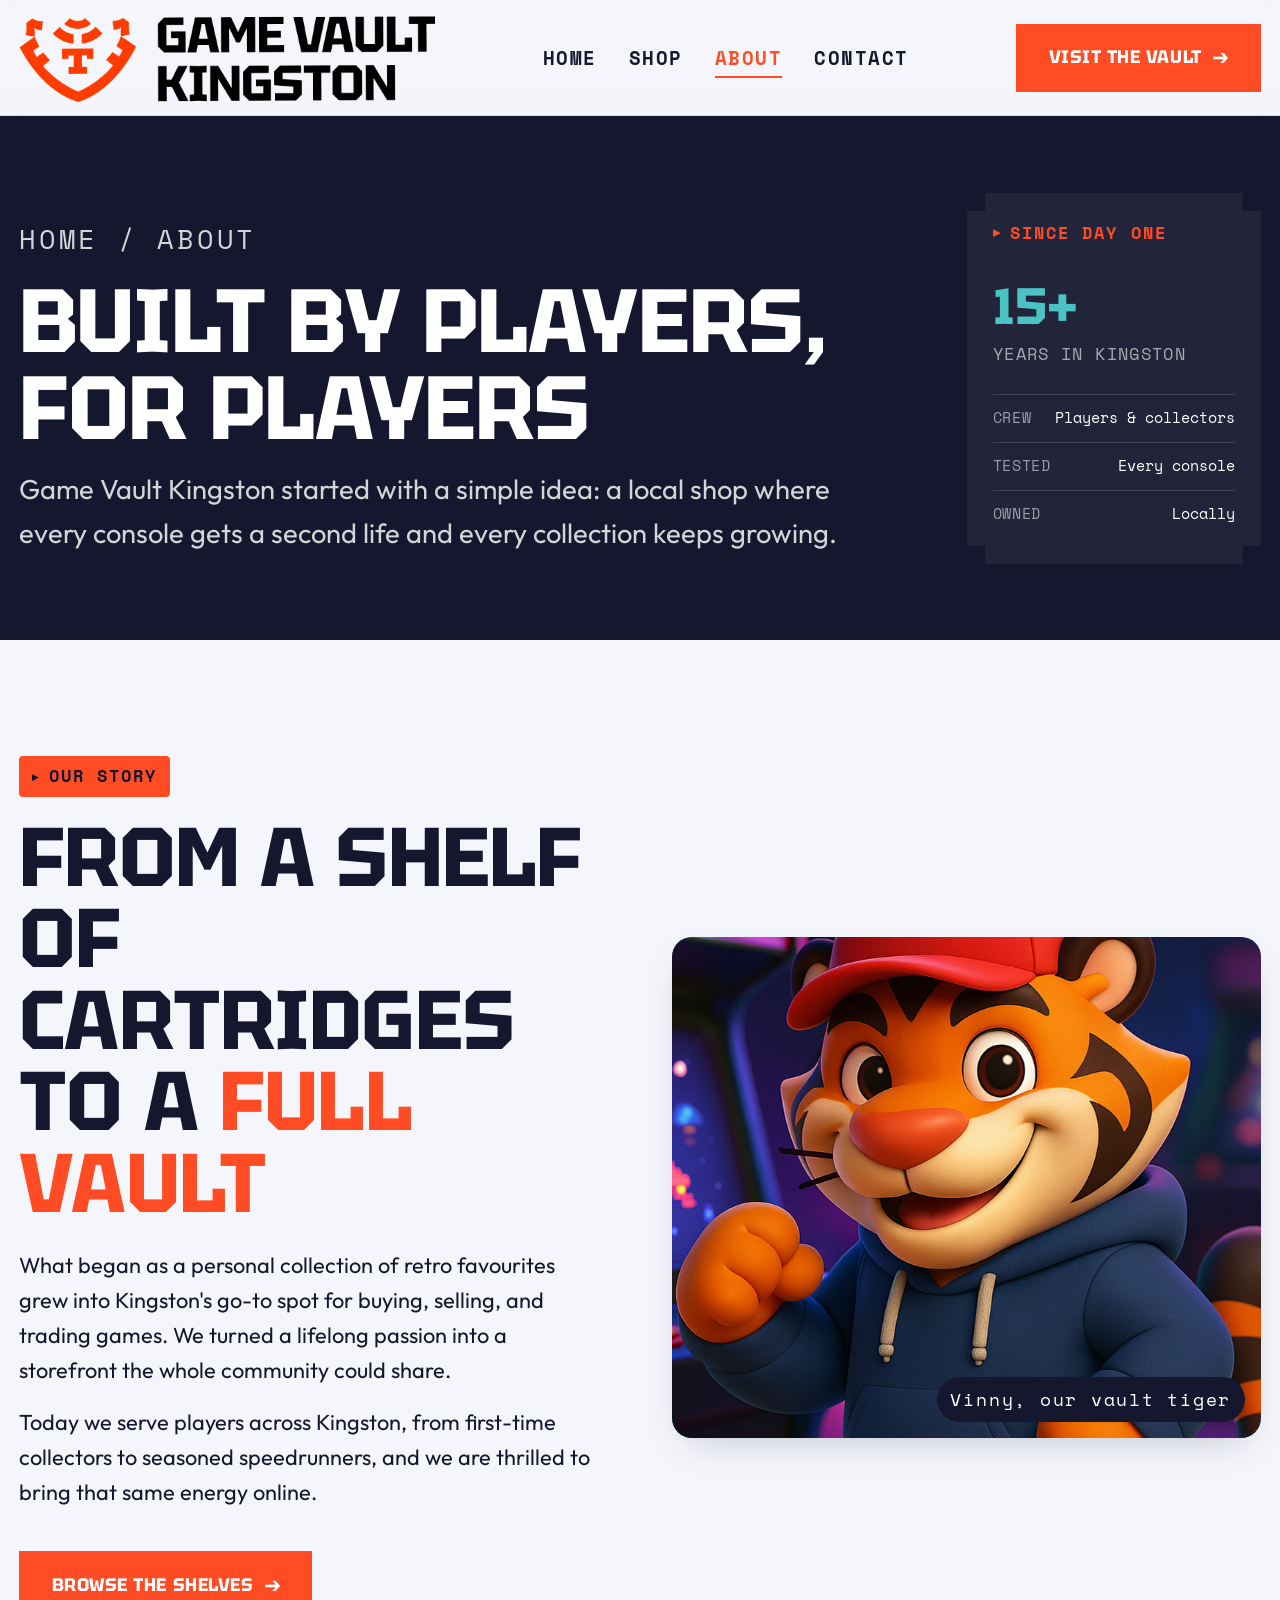
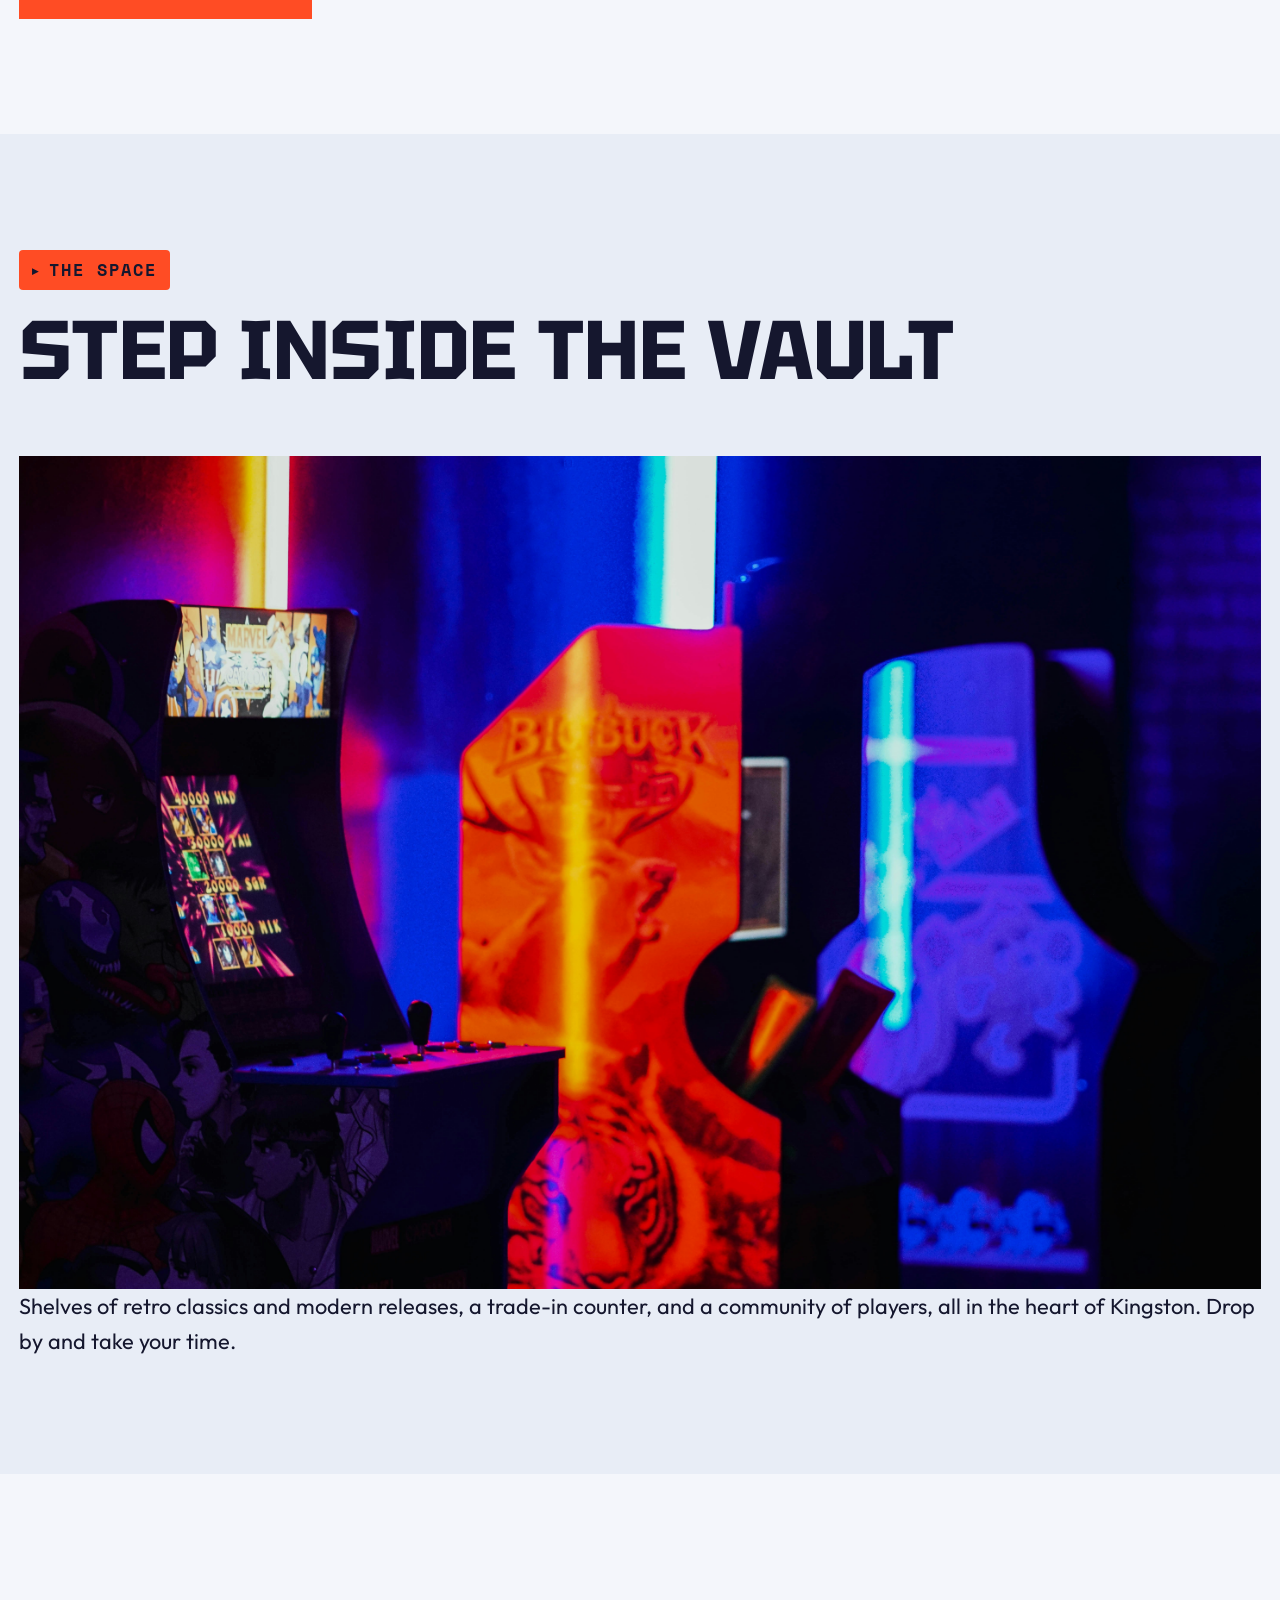
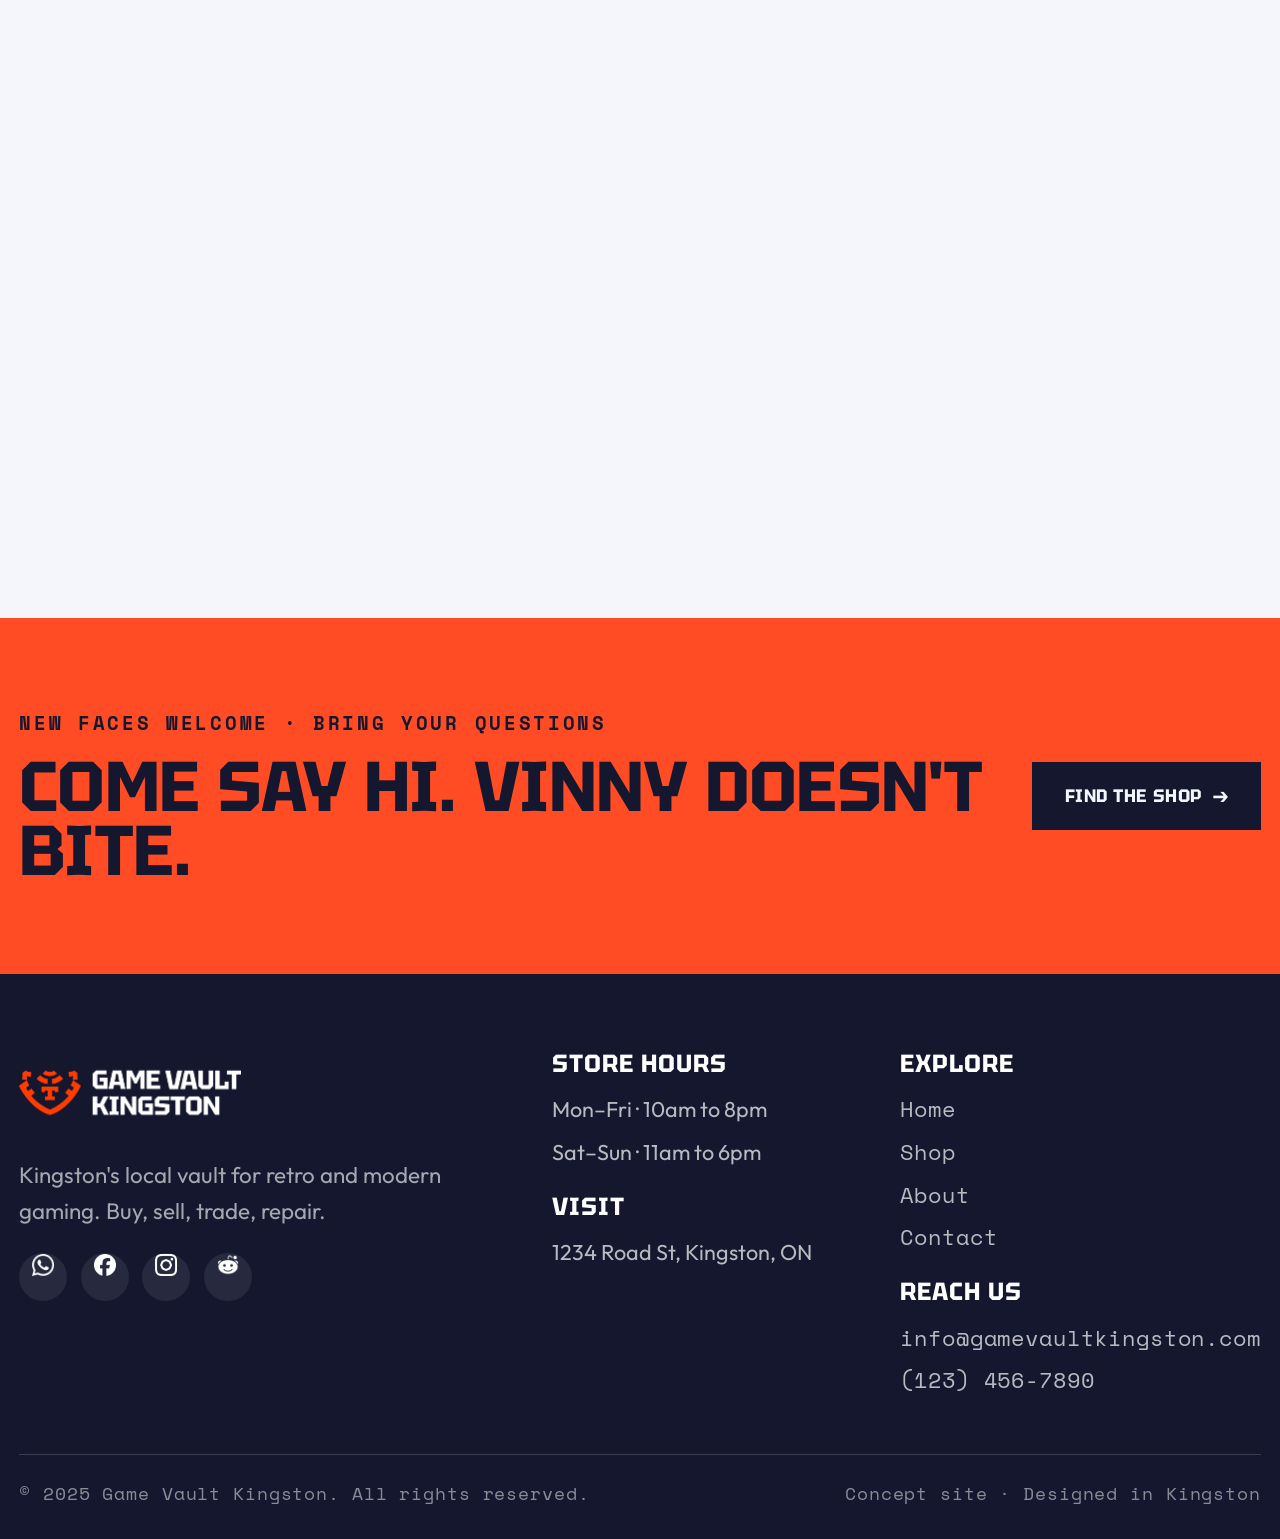
==== commit e77b5fb5: "Update about.html" ====
--- a/about.html
+++ b/about.html
@@ -69,8 +69,22 @@
       </div>
     </section>
 
+    <!-- STORE SHOWCASE -->
+    <section class="section section--paper2">
+      <div class="shell">
+        <div class="sec-head reveal">
+          <span class="tag">The space</span>
+          <h2>Step inside the vault</h2>
+        </div>
+        <figure class="showcase reveal">
+          <img src="img/about-store.jpg" alt="Inside the Game Vault Kingston store, with shelves of games and consoles">
+          <figcaption>Shelves of retro classics and modern releases, a trade-in counter, and a community of players, all in the heart of Kingston. Drop by and take your time.</figcaption>
+        </figure>
+      </div>
+    </section>
+
     <!-- VALUES -->
-    <section class="section section--paper2">
+    <section class="section">
       <div class="shell">
         <div class="sec-head reveal">
           <span class="tag tag--cyan">What we stand for</span>
--- a/css/styles.css
+++ b/css/styles.css
@@ -4,7 +4,7 @@
    Display: Tektur | Body: Space Grotesk | Data/tags: Space Mono
    ============================================================ */
 
-@import url('https://fonts.googleapis.com/css2?family=Tektur:wght@600;700&family=Space+Grotesk:wght@400;500;600;700&family=Space+Mono:wght@400;700&display=swap');
+@import url('https://fonts.googleapis.com/css2?family=Tektur:wght@600;700&family=Outfit:wght@300;400;500;600;700&family=Space+Mono:wght@400;700&display=swap');
 
 /* ============================================================
    1. DESIGN TOKENS
@@ -26,7 +26,7 @@
 
   /* Type */
   --font-display: 'Tektur', system-ui, sans-serif;
-  --font-body:    'Space Grotesk', system-ui, sans-serif;
+  --font-body:    'Outfit', system-ui, sans-serif;
   --font-mono:    'Space Mono', ui-monospace, monospace;
 
   /* Fluid type scale — mobile bounds unchanged, desktop ~+50% */
@@ -34,16 +34,17 @@
   --fs-h2:    clamp(2.4rem, 6.5vw, 6rem);
   --fs-h3:    clamp(1.35rem, 1.2vw + 1rem, 2.7rem);
   --fs-body:  clamp(1rem, 0.55vw + 0.92rem, 1.5rem);
-  --fs-lead:  clamp(1.05rem, 0.9vw + 0.95rem, 1.85rem);
-  --fs-tag:   clamp(0.78rem, 0.35vw + 0.7rem, 1.15rem);
+  --fs-lead:  clamp(1.1rem, 0.95vw + 0.95rem, 2.05rem);
+  --fs-tag:   clamp(0.85rem, 0.45vw + 0.72rem, 1.4rem);
 
   /* Spacing + shape */
-  --shell:    1500px;
-  --gut:      clamp(1.25rem, 2.6vw, 2.25rem);
+  --shell:    1640px;
+  --gut:      clamp(1rem, 1.5vw, 1.35rem);
   --sec-y:    clamp(4.5rem, 9vw, 9rem);
   --r:        14px;
   --r-lg:     20px;
   --r-pill:   999px;
+  --logo-nav: 6.5rem;   /* nav logo height — bump this if you want it even larger */
 
   /* Pixel-stepped corner: the brand "vault notch" signature */
   --notch:    18px;
@@ -204,10 +205,10 @@
   display: inline-flex;
   align-items: center;
   gap: .7rem;
-  font-family: var(--font-mono);
-  font-weight: 700;
-  font-size: clamp(.9rem, 0.3vw + .82rem, 1.15rem);
-  letter-spacing: .06em;
+  font-family: var(--font-display);
+  font-weight: 700;
+  font-size: clamp(.95rem, 0.35vw + .85rem, 1.25rem);
+  letter-spacing: .03em;
   text-transform: uppercase;
   background: var(--btn-bg);
   color: var(--btn-fg);
@@ -250,10 +251,10 @@
   align-items: center;
   justify-content: space-between;
   gap: 1rem;
-  padding-block: .85rem;
+  padding-block: .35rem;
 }
 .brand { display: inline-flex; align-items: center; gap: .65rem; }
-.brand img { height: 2.4rem; width: auto; }
+.brand img { height: var(--logo-nav); width: auto; }
 .brand__type {
   font-family: var(--font-display);
   font-weight: 700;
@@ -350,11 +351,11 @@
   content: "";
   position: absolute; inset: 0; z-index: -1;
   background: linear-gradient(100deg,
-      var(--paper) 0%, var(--paper) 30%,
-      rgba(244,246,251,.86) 48%, rgba(244,246,251,.35) 70%, rgba(244,246,251,.05) 100%);
+      rgba(15,17,34,.94) 0%, rgba(15,17,34,.9) 32%,
+      rgba(15,17,34,.78) 50%, rgba(15,17,34,.5) 72%, rgba(15,17,34,.28) 100%);
 }
 @media (max-width: 760px) {
-  .hero::before { background: linear-gradient(180deg, rgba(244,246,251,.92), rgba(244,246,251,.74)); }
+  .hero::before { background: linear-gradient(180deg, rgba(15,17,34,.9), rgba(15,17,34,.74)); }
 }
 
 .hero__inner { width: 100%; padding-block: clamp(3rem, 7vw, 5rem); }
@@ -366,7 +367,7 @@
   font-weight: 700;
   letter-spacing: .14em;
   text-transform: uppercase;
-  color: var(--ink);
+  color: rgba(255,255,255,.85);
   margin-bottom: 1.25rem;
 }
 .hero h1 {
@@ -374,6 +375,7 @@
   font-weight: 700;
   line-height: 0.86;
   letter-spacing: -0.02em;
+  color: var(--white);
 }
 .hero h1 .line2 { display: block; }
 /* "VAULT" sits on an orange pixel block */
@@ -389,9 +391,10 @@
   margin-top: 1.75rem;
   max-width: 46ch;
   font-size: var(--fs-lead);
-  color: var(--ink);
-}
-.hero__actions { margin-top: 2.5rem; display: flex; flex-wrap: wrap; gap: 1.25rem; }
+  color: rgba(255,255,255,.9);
+}
+.hero__actions { margin-top: 3rem; display: flex; flex-wrap: wrap; gap: 1.25rem; }
+p + .btn { margin-top: 1.5rem; }
 
 @media (prefers-reduced-motion: reduce) {
   .hero__slide { animation: none; }
@@ -402,7 +405,7 @@
 /* ============================================================
    7b. STATS BAND
    ============================================================ */
-.stats { background: var(--paper-2); }
+.stats { background: var(--orange); }
 .stats__grid {
   display: grid;
   grid-template-columns: 1fr;
@@ -415,18 +418,17 @@
   font-weight: 700;
   font-size: clamp(3rem, 6vw, 5rem);
   line-height: .9;
-  color: var(--orange);
+  color: var(--ink);
 }
 .stat-item span {
   font-family: var(--font-mono);
   font-size: var(--fs-tag);
   letter-spacing: .08em;
   text-transform: uppercase;
-  color: var(--muted);
+  color: var(--ink);
+  opacity: .72;
   max-width: 26ch;
 }
-.stat-item:nth-child(2) b { color: var(--navy); }
-.stat-item:nth-child(3) b { color: var(--cyan); }
 
 /* ============================================================
    8. MARQUEE RIBBON
@@ -462,14 +464,14 @@
   grid-template-columns: 1fr;
   gap: 1.5rem;
 }
-@media (min-width: 620px) { .product-grid { grid-template-columns: repeat(2,1fr); gap: 2rem; } }
-@media (min-width: 1024px){ .product-grid { grid-template-columns: repeat(4,1fr); gap: 2.5rem; } }
+@media (min-width: 620px) { .product-grid { grid-template-columns: repeat(2,1fr); gap: 1.25rem; } }
+@media (min-width: 1024px){ .product-grid { grid-template-columns: repeat(4,1fr); gap: 1.5rem; } }
 
 .card {
   background: var(--card);
   border: none;
   border-radius: var(--r-lg);
-  padding: clamp(1.25rem, 1.5vw, 2rem);
+  padding: clamp(2.25rem, 3vw, 3.5rem);
   box-shadow: var(--shadow);
   display: flex;
   flex-direction: column;
@@ -479,19 +481,16 @@
 .card__media { border-radius: calc(var(--r) - 2px); overflow: hidden; aspect-ratio: 4/3; background: var(--paper-2); margin-bottom: 1.5rem; }
 .card__media img { width: 100%; height: 100%; object-fit: cover; }
 .card h3 { font-size: 1.35rem; font-weight: 700; margin-bottom: .6rem; }
-.card p { color: var(--muted); font-size: .98rem; margin-bottom: 1.5rem; }
-.card__foot { display: flex; align-items: center; justify-content: space-between; gap: 1rem; margin-top: auto; }
+.card p { color: var(--muted); font-size: .98rem; margin-bottom: 2.25rem; }
+.card__foot { display: flex; flex-wrap: wrap; align-items: center; justify-content: space-between; gap: 1.1rem 1.25rem; margin-top: auto; }
 .price {
   font-family: var(--font-mono);
   font-weight: 700;
-  font-size: 1.05rem;
+  font-size: 1.35rem;
   color: var(--ink);
-  background: var(--paper-2);
-  padding: .35rem .7rem;
-  border-radius: 6px;
-}
-.price .from { font-size: .65em; color: var(--muted); display: block; letter-spacing: .1em; }
-.card .btn { padding: .65rem 1.1rem; font-size: .78rem; }
+}
+.price .from { font-size: .55em; color: var(--muted); display: block; letter-spacing: .12em; text-transform: uppercase; }
+/* View button uses full primary .btn sizing */
 
 /* ============================================================
    10. ABOUT (split)
@@ -525,12 +524,13 @@
   background: var(--card);
   border: none;
   border-radius: var(--r-lg);
-  padding: clamp(1.75rem, 2vw, 2.5rem);
+  padding: clamp(2.75rem, 3.2vw, 4rem);
   box-shadow: var(--shadow);
   transition: transform .25s var(--ease), background .25s, color .25s, box-shadow .25s;
 }
 .svc:hover { transform: translateY(-8px); background: var(--ink); color: var(--paper); box-shadow: var(--shadow-hi); }
-.svc:hover p { color: rgba(255,255,255,.75); }
+.svc:hover h3 { color: var(--white); }
+.svc:hover p { color: rgba(255,255,255,.78); }
 .svc:hover .svc__mark { background: var(--orange); color: var(--ink); }
 .svc__mark {
   width: 3rem; height: 3rem; display: grid; place-items: center;
@@ -550,10 +550,10 @@
 @media (min-width: 960px) { .process__grid { grid-template-columns: 0.85fr 1.15fr; align-items: start; } }
 .process__intro h2 { color: var(--white); font-size: var(--fs-h2); font-weight: 700; margin-bottom: 1.25rem; }
 .process__intro p { color: rgba(255,255,255,.78); max-width: 40ch; margin-bottom: 2rem; }
-.process__visual { display: flex; gap: .75rem; flex-wrap: wrap; }
+.process__visual { display: flex; gap: 1.5rem; flex-wrap: wrap; margin-top: 2.5rem; }
 .process__visual img {
-  width: clamp(64px, 9vw, 96px); height: auto; border-radius: 12px;
-  background: rgba(255,255,255,.06); padding: .5rem;
+  width: clamp(58px, 6vw, 76px); aspect-ratio: 1; object-fit: contain; border-radius: 14px;
+  background: var(--orange); padding: 1.15rem;
 }
 
 .steps { display: grid; gap: 0; }
@@ -594,7 +594,7 @@
 .drop__media { aspect-ratio: 4/3; overflow: hidden; background: var(--paper-2); }
 .drop__media img { width: 100%; height: 100%; object-fit: cover; transition: transform .4s var(--ease); }
 .drop:hover .drop__media img { transform: scale(1.05); }
-.drop__body { padding: 1.5rem; display: flex; flex-direction: column; gap: .6rem; }
+.drop__body { padding: clamp(2.25rem, 2.6vw, 3rem); display: flex; flex-direction: column; gap: .85rem; }
 .drop__label {
   align-self: flex-start;
   font-family: var(--font-mono); font-weight: 700; font-size: .72rem;
@@ -687,15 +687,65 @@
 }
 .form .btn { justify-self: start; border: none; margin-top: .5rem; }
 
+/* Map embed */
+.map-embed {
+  position: relative; width: 100%; aspect-ratio: 16 / 8;
+  border-radius: var(--r-lg); overflow: hidden;
+  box-shadow: var(--shadow); margin-top: 1.75rem;
+}
+.map-embed iframe { position: absolute; inset: 0; width: 100%; height: 100%; border: 0; }
+@media (max-width: 640px) { .map-embed { aspect-ratio: 4 / 3.4; } }
+
 /* ============================================================
    17. PAGE HEADER (inner pages)
    ============================================================ */
-.page-head { background: var(--paper-2); border-bottom: 1px solid var(--line); }
+.page-head { background: var(--ink); border-bottom: none; }
 .page-head .shell { padding-block: clamp(3rem, 6vw, 5.5rem); }
-.page-head h1 { font-size: clamp(2.6rem, 7vw, 6rem); font-weight: 700; }
-.page-head p { color: var(--muted); font-size: var(--fs-lead); max-width: 48ch; margin-top: 1rem; }
-.crumbs { font-family: var(--font-mono); font-size: .76rem; letter-spacing: .1em; color: var(--muted); margin-bottom: 1rem; text-transform: uppercase; }
+.page-head h1 { font-size: clamp(2.6rem, 7vw, 6rem); font-weight: 700; color: var(--white); }
+.page-head p { color: rgba(255,255,255,.82); font-size: var(--fs-lead); max-width: 48ch; margin-top: 1rem; }
+.crumbs { font-family: var(--font-mono); font-size: .76rem; letter-spacing: .1em; color: rgba(255,255,255,.6); margin-bottom: 1rem; text-transform: uppercase; }
 .crumbs a:hover { color: var(--orange); }
+
+/* layout: title on the left, vault readout on the right */
+.page-head__inner { display: grid; gap: 2.5rem; }
+@media (min-width: 920px) {
+  .page-head__inner { grid-template-columns: minmax(0,1fr) auto; align-items: center; gap: clamp(3rem,5vw,6rem); }
+}
+.page-head__lead { min-width: 0; }
+
+/* vault readout panel */
+.page-head__panel {
+  --notch: 14px;
+  background: rgba(255,255,255,.055);
+  clip-path: var(--pixel-clip);
+  padding: clamp(1.6rem, 2vw, 2.1rem) clamp(1.6rem, 2vw, 2.35rem);
+  width: min(360px, 100%);
+  display: flex; flex-direction: column; gap: 1.35rem;
+}
+.panel__kicker {
+  display: inline-flex; align-items: center; gap: .5rem;
+  font-family: var(--font-mono); font-weight: 700;
+  font-size: var(--fs-tag); letter-spacing: .12em; text-transform: uppercase;
+  color: var(--orange);
+}
+.panel__kicker::before { content: "▸"; font-size: .8em; }
+.panel__figure b {
+  display: block;
+  font-family: var(--font-display); font-weight: 700;
+  font-size: clamp(2.6rem, 4vw, 3.5rem); line-height: .88; color: var(--cyan);
+}
+.panel__figure span {
+  font-family: var(--font-mono); font-size: var(--fs-tag);
+  letter-spacing: .08em; text-transform: uppercase; color: rgba(255,255,255,.6);
+}
+.panel__rows { display: flex; flex-direction: column; }
+.panel__rows li {
+  display: flex; justify-content: space-between; gap: 1.5rem;
+  padding: .7rem 0; border-top: 1px solid rgba(255,255,255,.14);
+  font-family: var(--font-mono); font-size: clamp(.82rem, 0.3vw + .72rem, 1.05rem);
+}
+.panel__rows .k { color: rgba(255,255,255,.55); letter-spacing: .04em; text-transform: uppercase; }
+.panel__rows .v { color: var(--white); text-align: right; }
 
 /* ============================================================
    18. SHOP — catalogue list
@@ -747,21 +797,21 @@
 .site-footer { background: var(--ink); color: var(--paper); padding-block: clamp(3.5rem,6vw,5rem) 2rem; }
 .footer-grid { display: grid; gap: 2.5rem; grid-template-columns: 1fr; }
 @media (min-width: 760px) { .footer-grid { grid-template-columns: 1.6fr 1fr 1fr; } }
-.footer-brand img { height: 2.6rem; width: auto; margin-bottom: 1.25rem; }
+.footer-brand img { height: 5.2rem; width: auto; margin-bottom: 1.5rem; }
 .footer-brand p { color: rgba(255,255,255,.62); max-width: 34ch; font-size: .95rem; }
 .footer-col h3 { font-size: 1rem; color: var(--white); margin-bottom: 1.1rem; letter-spacing: .04em; }
 .footer-col p, .footer-col a { color: rgba(255,255,255,.7); font-size: .92rem; display: block; margin-bottom: .5rem; }
 .footer-col a { font-family: var(--font-mono); letter-spacing: .04em; transition: color .2s; }
 .footer-col a:hover { color: var(--orange); }
-.socials { display: flex; gap: .85rem; margin-top: 1.25rem; }
+.socials { display: flex; align-items: center; gap: .85rem; margin-top: 1.5rem; }
 .socials a {
-  width: 40px; height: 40px; border-radius: 50%;
-  display: grid; place-items: center;
+  width: 48px; height: 48px; border-radius: 50%;
+  display: flex; align-items: center; justify-content: center;
   background: rgba(255,255,255,.08);
   transition: background .2s, transform .2s;
 }
 .socials a:hover { background: var(--orange); transform: translateY(-3px); }
-.socials img { width: 18px; height: 18px; }
+.socials img { width: 22px; height: 22px; object-fit: contain; display: block; }
 .footer-base {
   margin-top: 3rem; padding-top: 1.5rem;
   border-top: 1px solid var(--line-dk);
@@ -790,39 +840,39 @@
   .step h3     { font-size: 2.25rem; }
   .value h3    { font-size: 2rem; }
   .cat-row h3  { font-size: 1.85rem; }
-  .footer-col h3 { font-size: 1.4rem; }
-  .quote__who b  { font-size: 1.3rem; }
-
-  /* mono labels */
-  .nav a            { font-size: 1.02rem; }
-  .price            { font-size: 1.45rem; }
-  .about__badge     { font-size: .95rem; }
-  .step__no         { font-size: 1.3rem; }
-  .drop__label      { font-size: .95rem; }
-  .quote__stars     { font-size: 1.3rem; }
-  .quote__who span  { font-size: .95rem; }
-  .cta-band__meta   { font-size: 1.05rem; }
-  .contact__detail  { font-size: 1.2rem; }
-  .field label      { font-size: 1rem; }
-  .crumbs           { font-size: .95rem; }
-  .chip             { font-size: 1.05rem; }
-  .cat-meta         { font-size: 1.1rem; }
-  .footer-base      { font-size: .95rem; }
-  .footer-col p, .footer-col a { font-size: 1.2rem; }
-  .footer-brand p   { font-size: 1.25rem; }
-  .ribbon__track    { font-size: 1.5rem; }
-
-  /* paragraphs inside cards */
-  .card p, .svc p, .drop p, .quote p, .value p { font-size: 1.3rem; }
+  .footer-col h3 { font-size: 1.55rem; }
+  .quote__who b  { font-size: 1.45rem; }
+
+  /* mono labels — larger */
+  .nav a            { font-size: 1.18rem; }
+  .price            { font-size: 1.6rem; }
+  .about__badge     { font-size: 1.1rem; }
+  .step__no         { font-size: 1.45rem; }
+  .drop__label      { font-size: 1.1rem; }
+  .quote__stars     { font-size: 1.45rem; }
+  .quote__who span  { font-size: 1.1rem; }
+  .cta-band__meta   { font-size: 1.2rem; }
+  .contact__detail  { font-size: 1.35rem; }
+  .field label      { font-size: 1.15rem; }
+  .crumbs           { font-size: 1.1rem; }
+  .chip             { font-size: 1.2rem; }
+  .cat-meta         { font-size: 1.25rem; }
+  .footer-base      { font-size: 1.1rem; }
+  .footer-col p, .footer-col a { font-size: 1.35rem; }
+  .footer-brand p   { font-size: 1.4rem; }
+  .ribbon__track    { font-size: 1.6rem; }
+
+  /* secondary paragraphs inside cards */
+  .card p, .svc p, .drop p, .quote p, .value p { font-size: 1.4rem; }
 
   /* service marker chip */
   .svc__mark { width: 3.75rem; height: 3.75rem; font-size: 1.7rem; }
 
   /* form controls */
-  .field input, .field select, .field textarea { font-size: 1.25rem; padding: 1rem 1.15rem; }
+  .field input, .field select, .field textarea { font-size: 1.3rem; padding: 1.05rem 1.2rem; }
 }
 
 @media (min-width: 1200px) {
-  .card p, .svc p, .drop p, .quote p, .value p { font-size: 1.4rem; }
-  .price { font-size: 1.6rem; }
-}
+  .card p, .svc p, .drop p, .quote p, .value p { font-size: 1.5rem; }
+  .price { font-size: 1.75rem; }
+}
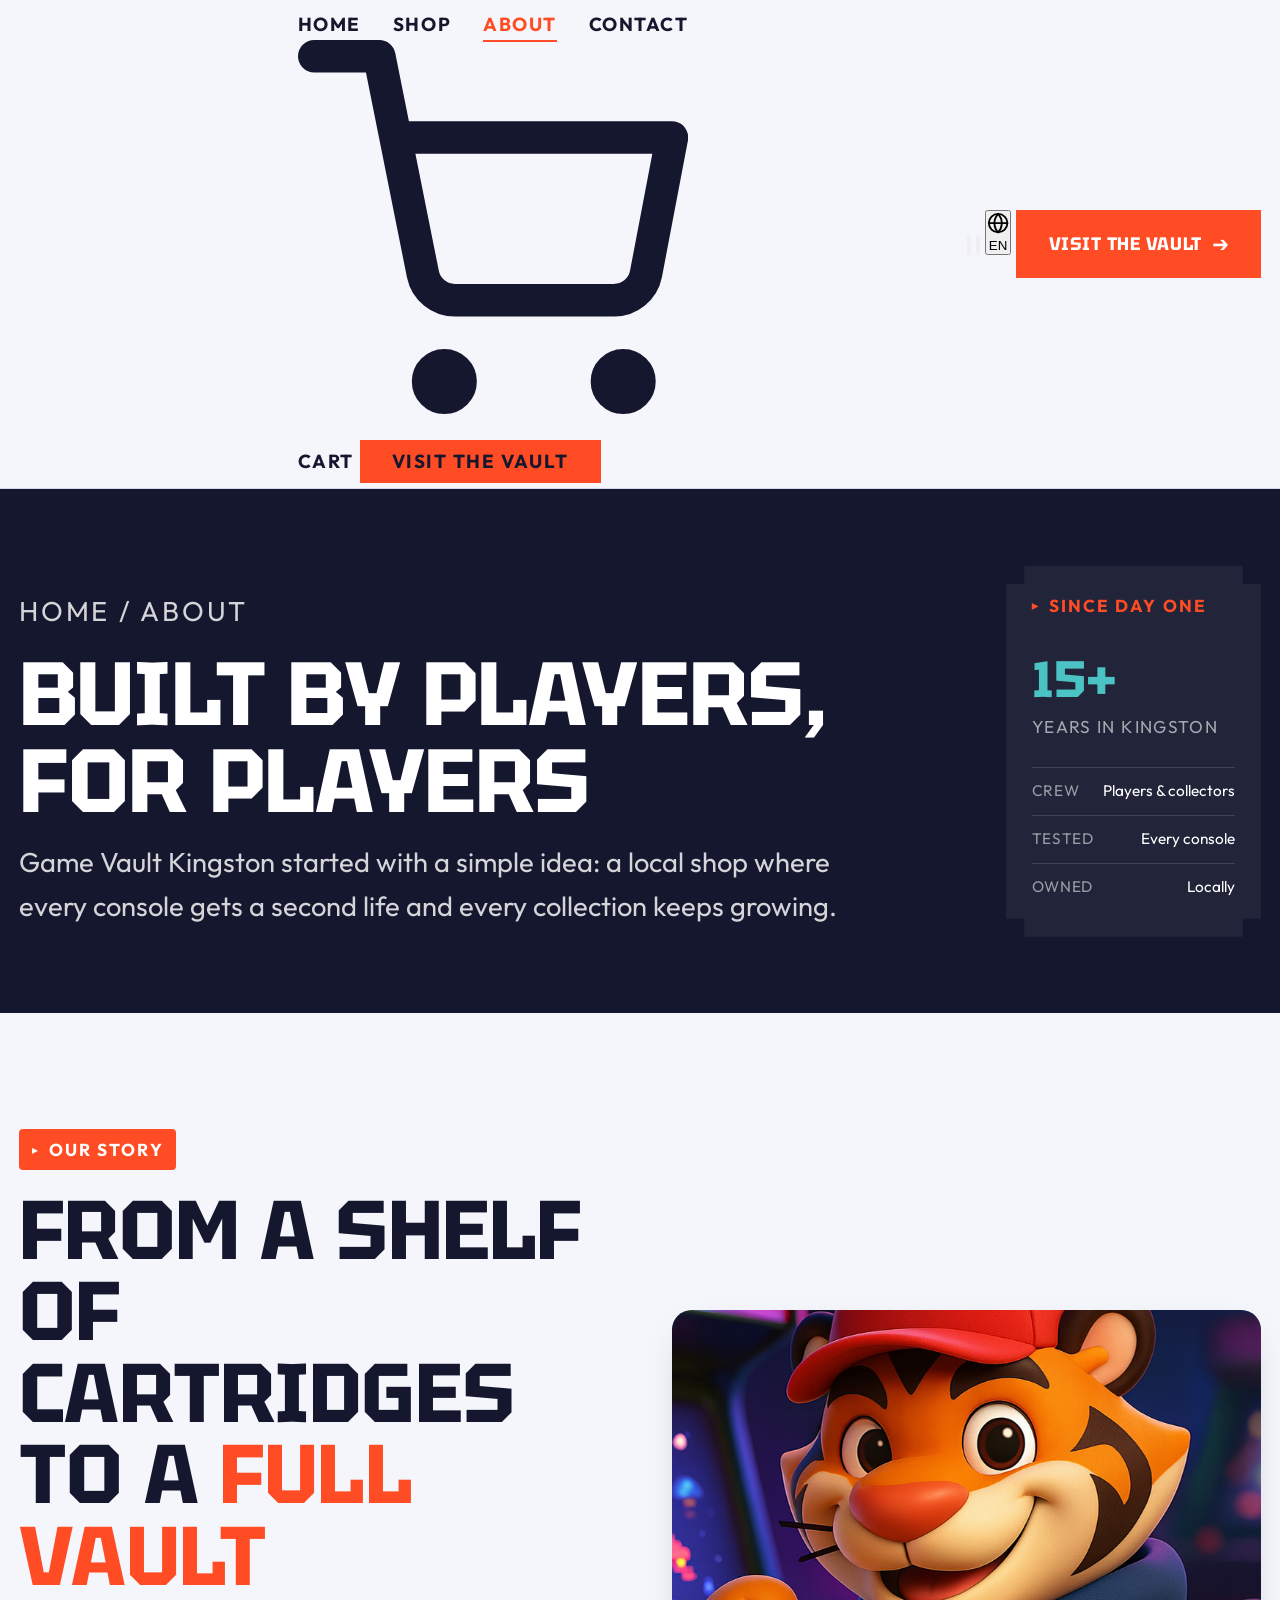
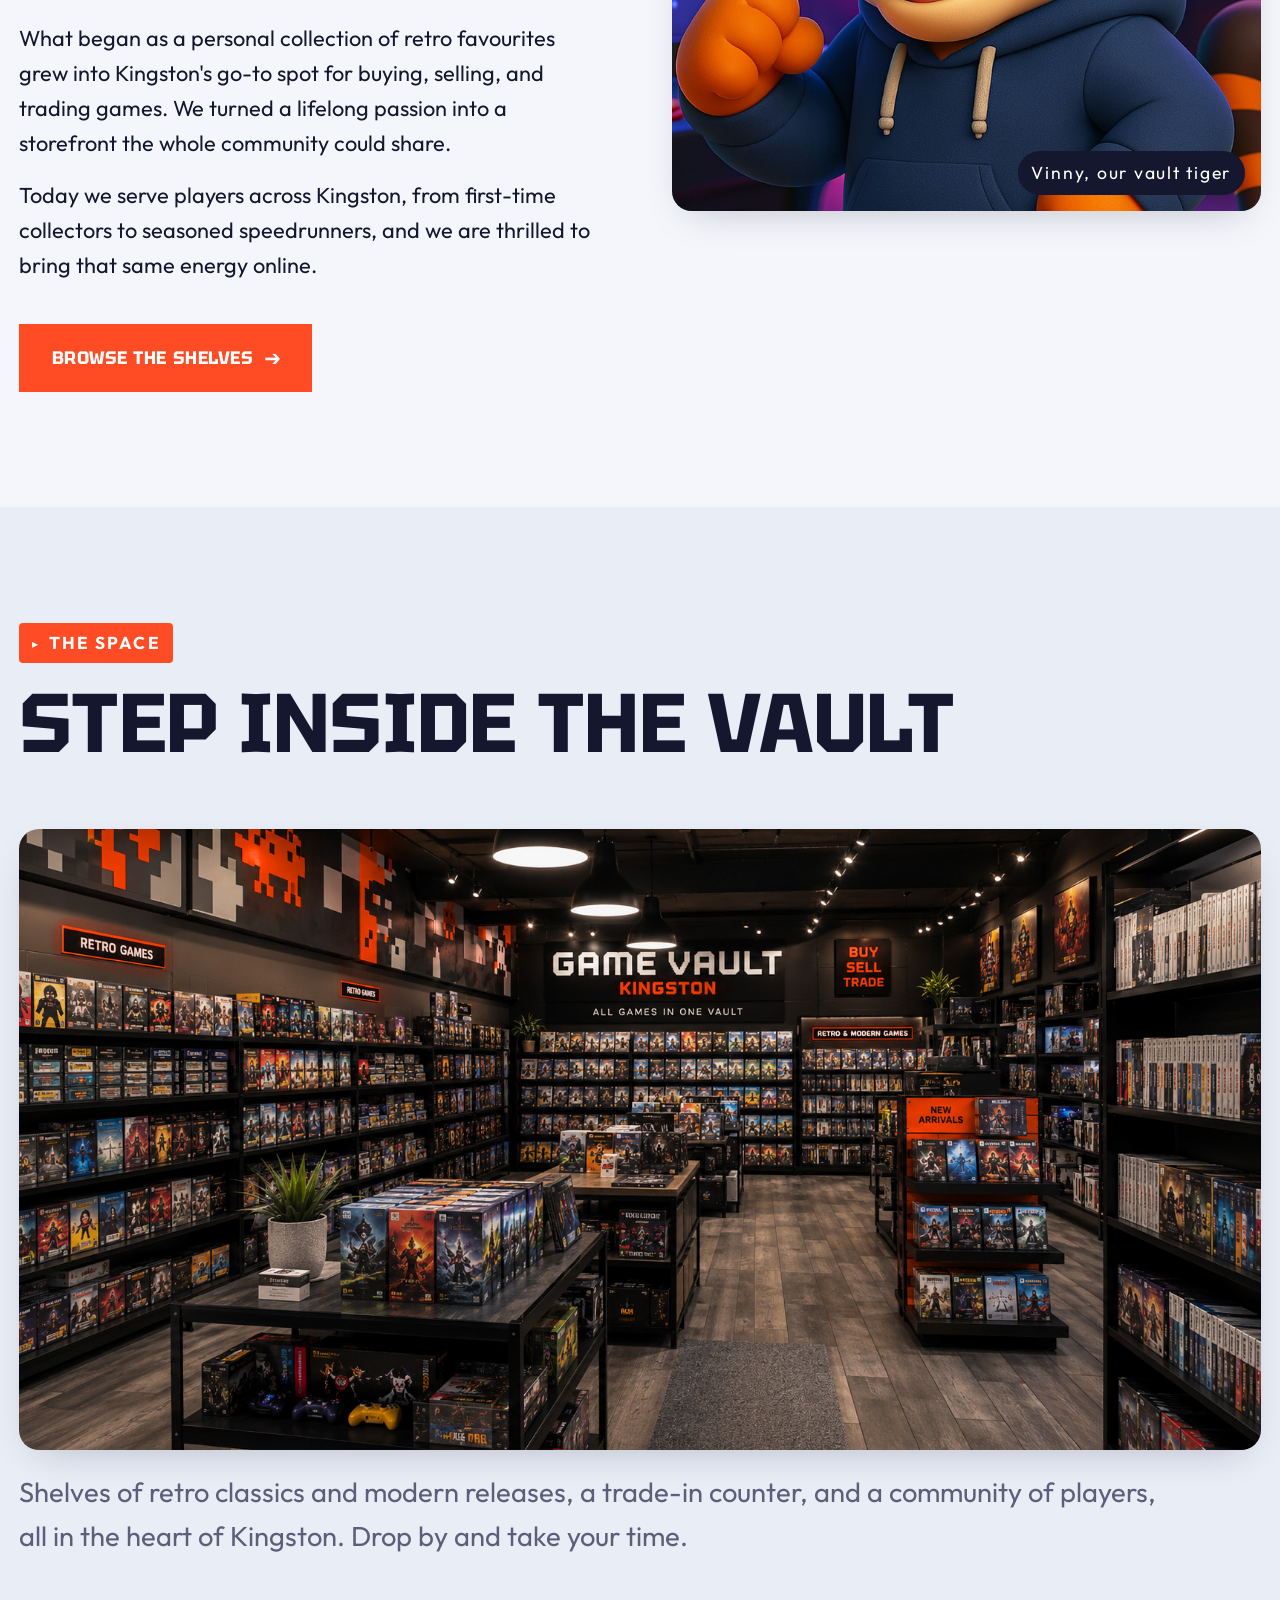
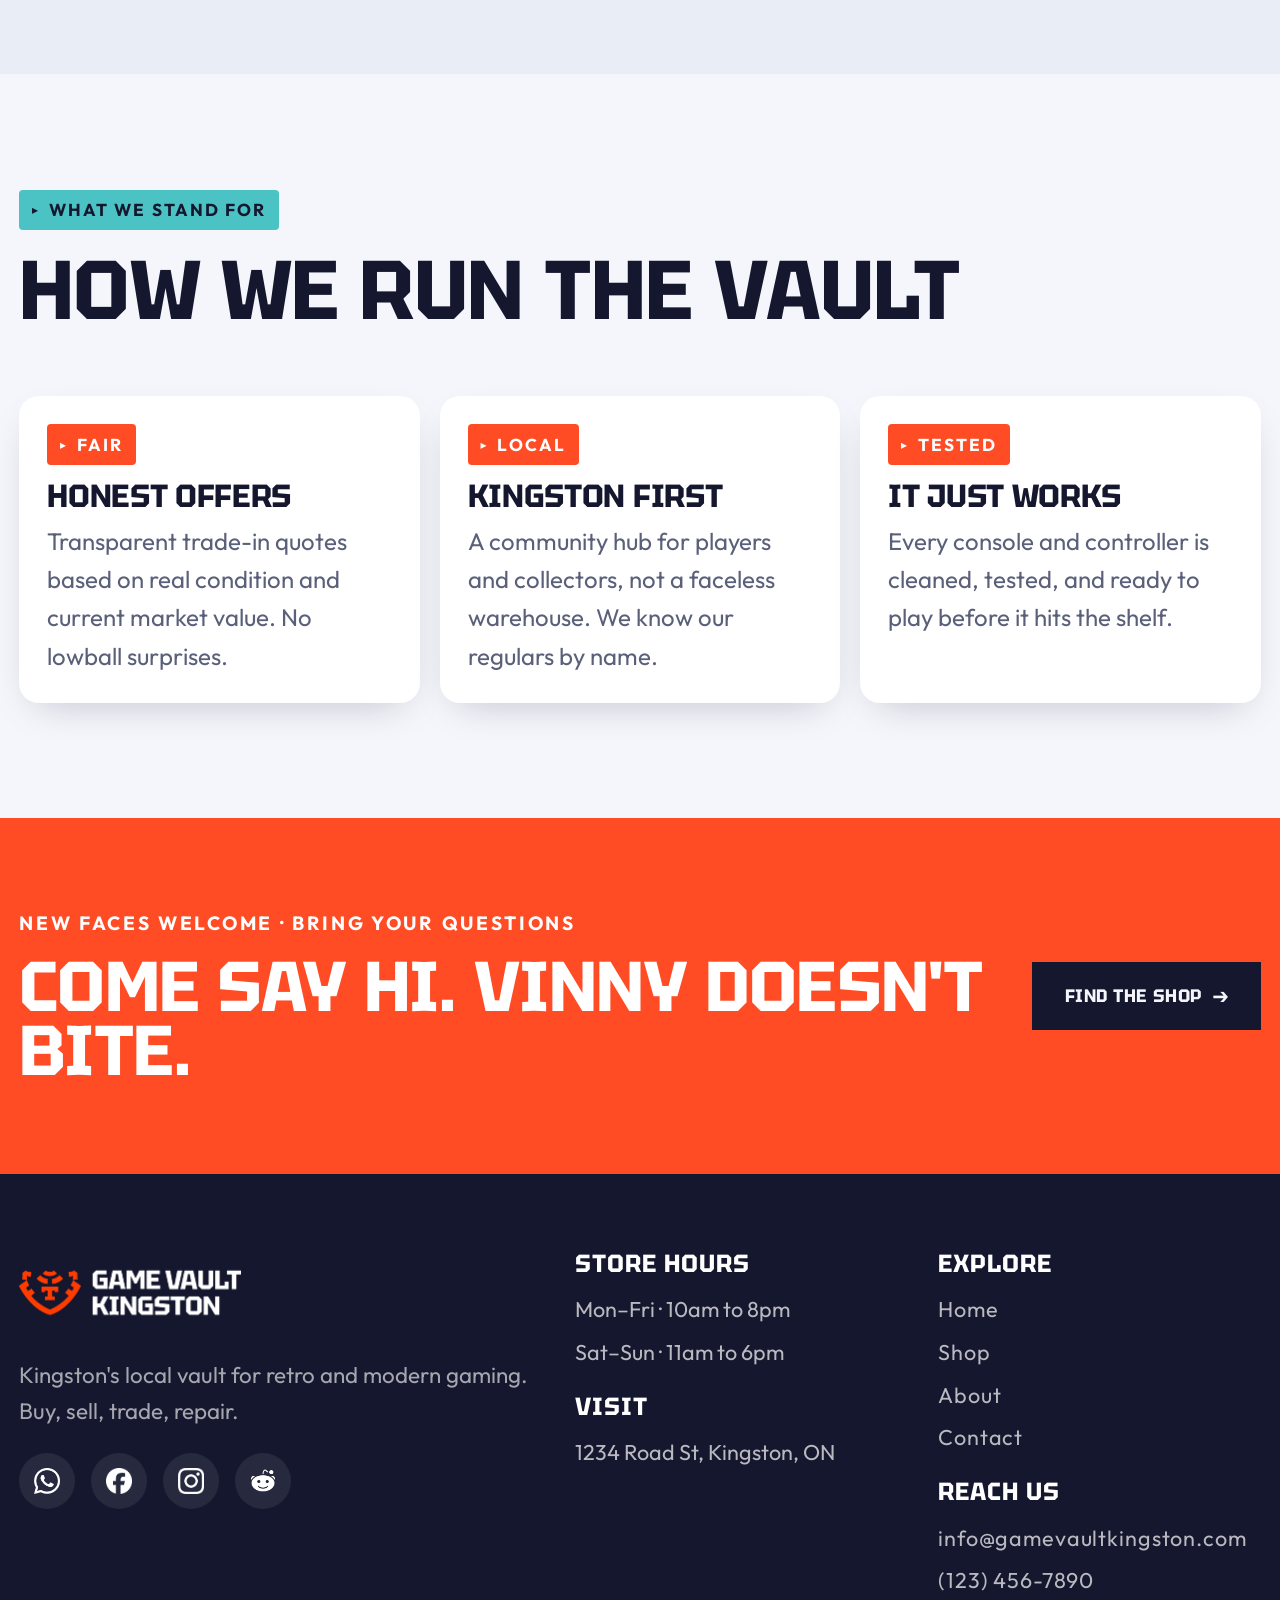
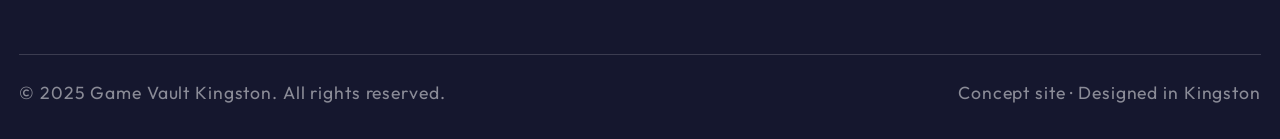
==== commit 21c32336: "Enhance mobile navigation and header actions" ====
--- a/about.html
+++ b/about.html
@@ -15,7 +15,7 @@
   <header class="site-header">
     <div class="shell site-header__inner">
       <a class="brand" href="index.html" aria-label="Game Vault Kingston home">
-        <img src="img/logo-dark.png" alt="">
+        <img src="img/logo-mobile.png" alt="">
       </a>
       <nav class="nav" id="nav-menu" aria-label="Primary">
         <ul>
@@ -24,8 +24,27 @@
           <li><a href="about.html" aria-current="page">About</a></li>
           <li><a href="contact.html">Contact</a></li>
         </ul>
+        <div class="nav__mobile-actions">
+          <a href="#" class="nav__cart">
+            <svg viewBox="0 0 24 24" fill="none" stroke="currentColor" stroke-width="2" stroke-linecap="round" stroke-linejoin="round"><circle cx="9" cy="21" r="1"></circle><circle cx="20" cy="21" r="1"></circle><path d="M1 1h4l2.68 13.39a2 2 0 0 0 2 1.61h9.72a2 2 0 0 0 2-1.61L23 6H6"></path></svg>
+            Cart
+          </a>
+          <a href="contact.html" class="btn">Visit the vault</a>
+        </div>
       </nav>
-      <a href="contact.html" class="btn header-cta">Visit the vault</a>
+      <div class="nav-actions">
+        <button class="icon-btn" type="button" aria-label="Search">
+          <svg viewBox="0 0 24 24" fill="none" stroke="currentColor" stroke-width="2" stroke-linecap="round" stroke-linejoin="round"><circle cx="11" cy="11" r="8"></circle><path d="m21 21-4.3-4.3"></path></svg>
+        </button>
+        <button class="icon-btn" type="button" aria-label="Cart">
+          <svg viewBox="0 0 24 24" fill="none" stroke="currentColor" stroke-width="2" stroke-linecap="round" stroke-linejoin="round"><circle cx="9" cy="21" r="1"></circle><circle cx="20" cy="21" r="1"></circle><path d="M1 1h4l2.68 13.39a2 2 0 0 0 2 1.61h9.72a2 2 0 0 0 2-1.61L23 6H6"></path></svg>
+        </button>
+        <button class="icon-btn icon-btn--lang" type="button" aria-label="Language: English">
+          <svg viewBox="0 0 24 24" fill="none" stroke="currentColor" stroke-width="2" stroke-linecap="round" stroke-linejoin="round"><circle cx="12" cy="12" r="10"></circle><path d="M2 12h20"></path><path d="M12 2a15.3 15.3 0 0 1 4 10 15.3 15.3 0 0 1-4 10 15.3 15.3 0 0 1-4-10 15.3 15.3 0 0 1 4-10z"></path></svg>
+          <span>EN</span>
+        </button>
+        <a href="contact.html" class="btn header-cta">Visit the vault</a>
+      </div>
       <button class="menu-btn" id="menu-btn" aria-expanded="false" aria-controls="nav-menu" aria-label="Open menu">
         <span></span><span></span><span></span>
       </button>
--- a/css/styles.css
+++ b/css/styles.css
@@ -4,7 +4,7 @@
    Display: Tektur | Body: Space Grotesk | Data/tags: Space Mono
    ============================================================ */
 
-@import url('https://fonts.googleapis.com/css2?family=Tektur:wght@600;700&family=Outfit:wght@300;400;500;600;700&family=Space+Mono:wght@400;700&display=swap');
+@import url('https://fonts.googleapis.com/css2?family=Tektur:wght@600;700&family=Outfit:wght@300;400;500;600;700&display=swap');
 
 /* ============================================================
    1. DESIGN TOKENS
@@ -27,7 +27,7 @@
   /* Type */
   --font-display: 'Tektur', system-ui, sans-serif;
   --font-body:    'Outfit', system-ui, sans-serif;
-  --font-mono:    'Space Mono', ui-monospace, monospace;
+  --font-mono:    'Outfit', system-ui, sans-serif;   /* labels/price/nav now use Outfit */
 
   /* Fluid type scale — mobile bounds unchanged, desktop ~+50% */
   --fs-hero:  clamp(3.2rem, 11vw, 9.5rem);
@@ -44,7 +44,7 @@
   --r:        14px;
   --r-lg:     20px;
   --r-pill:   999px;
-  --logo-nav: 6.5rem;   /* nav logo height — bump this if you want it even larger */
+  --logo-nav: 3.5rem;   /* nav logo height — bump this if you want it even larger */
 
   /* Pixel-stepped corner: the brand "vault notch" signature */
   --notch:    18px;
@@ -171,14 +171,14 @@
   font-weight: 700;
   letter-spacing: .12em;
   text-transform: uppercase;
-  color: var(--ink);
+  color: var(--white);
   background: var(--orange);
   padding: .4rem .8rem;
   border-radius: 4px;
   margin-bottom: 1.25rem;
 }
 .tag::before { content: "▸"; font-size: .7em; }
-.tag--cyan { background: var(--cyan); }
+.tag--cyan { background: var(--cyan); color: var(--ink); }
 .tag--ghost {
   background: transparent;
   color: var(--muted);
@@ -245,7 +245,10 @@
   background: rgba(244,246,251,.82);
   backdrop-filter: saturate(140%) blur(12px);
   border-bottom: 1px solid var(--line);
-}
+  transition: transform .35s var(--ease);
+  will-change: transform;
+}
+.site-header.is-hidden { transform: translateY(-100%); }
 .site-header__inner {
   display: flex;
   align-items: center;
@@ -405,7 +408,7 @@
 /* ============================================================
    7b. STATS BAND
    ============================================================ */
-.stats { background: var(--orange); }
+.stats { background: var(--ink); }
 .stats__grid {
   display: grid;
   grid-template-columns: 1fr;
@@ -418,15 +421,15 @@
   font-weight: 700;
   font-size: clamp(3rem, 6vw, 5rem);
   line-height: .9;
-  color: var(--ink);
+  color: var(--white);
 }
 .stat-item span {
   font-family: var(--font-mono);
   font-size: var(--fs-tag);
   letter-spacing: .08em;
   text-transform: uppercase;
-  color: var(--ink);
-  opacity: .72;
+  color: var(--white);
+  opacity: .85;
   max-width: 26ch;
 }
 
@@ -434,10 +437,9 @@
    8. MARQUEE RIBBON
    ============================================================ */
 .ribbon {
-  background: var(--ink);
-  color: var(--paper);
+  background: var(--orange);
+  color: var(--white);
   overflow: hidden;
-  border-block: 2px solid var(--orange);
 }
 .ribbon__track {
   display: flex;
@@ -452,7 +454,7 @@
   font-size: 1.05rem;
 }
 .ribbon__track span { display: inline-flex; align-items: center; gap: 2.5rem; white-space: nowrap; }
-.ribbon__track span::after { content: "◆"; color: var(--orange); }
+.ribbon__track span::after { content: "◆"; color: var(--white); }
 @keyframes scroll-x { to { transform: translateX(-50%); } }
 .ribbon:hover .ribbon__track { animation-play-state: paused; }
 
@@ -480,9 +482,9 @@
 .card:hover { transform: translateY(-8px); box-shadow: var(--shadow-hi); }
 .card__media { border-radius: calc(var(--r) - 2px); overflow: hidden; aspect-ratio: 4/3; background: var(--paper-2); margin-bottom: 1.5rem; }
 .card__media img { width: 100%; height: 100%; object-fit: cover; }
-.card h3 { font-size: 1.35rem; font-weight: 700; margin-bottom: .6rem; }
+.card h3 { font-size: 1.35rem; font-weight: 700; margin-bottom: 1.15rem; }
 .card p { color: var(--muted); font-size: .98rem; margin-bottom: 2.25rem; }
-.card__foot { display: flex; flex-wrap: wrap; align-items: center; justify-content: space-between; gap: 1.1rem 1.25rem; margin-top: auto; }
+.card__foot { margin-top: auto; display: flex; flex-direction: column; align-items: stretch; gap: 1.1rem; }
 .price {
   font-family: var(--font-mono);
   font-weight: 700;
@@ -490,6 +492,7 @@
   color: var(--ink);
 }
 .price .from { font-size: .55em; color: var(--muted); display: block; letter-spacing: .12em; text-transform: uppercase; }
+.card .btn { width: 100%; justify-content: center; }
 /* View button uses full primary .btn sizing */
 
 /* ============================================================
@@ -531,14 +534,14 @@
 .svc:hover { transform: translateY(-8px); background: var(--ink); color: var(--paper); box-shadow: var(--shadow-hi); }
 .svc:hover h3 { color: var(--white); }
 .svc:hover p { color: rgba(255,255,255,.78); }
-.svc:hover .svc__mark { background: var(--orange); color: var(--ink); }
+.svc:hover .svc__mark { background: var(--orange); color: var(--white); }
 .svc__mark {
   width: 3rem; height: 3rem; display: grid; place-items: center;
   border-radius: 12px; background: var(--paper-2); color: var(--orange);
   font-family: var(--font-mono); font-weight: 700; font-size: 1.3rem;
   margin-bottom: 1.25rem; transition: background .25s, color .25s;
 }
-.svc h3 { font-size: 1.5rem; font-weight: 700; margin-bottom: .6rem; }
+.svc h3 { font-size: 1.5rem; font-weight: 700; margin-bottom: 1.15rem; }
 .svc p { color: var(--muted); font-size: .96rem; }
 
 /* ============================================================
@@ -605,7 +608,7 @@
 .drop h3 { font-size: 1.4rem; font-weight: 700; }
 .drop p { color: var(--muted); font-size: .96rem; }
 .drop--featured { border-color: var(--orange); border-width: 2px; }
-.drop--featured .drop__label { background: var(--orange); }
+.drop--featured .drop__label { background: var(--orange); color: var(--white); }
 @media (min-width: 900px) { .drop--featured { grid-row: span 1; transform: translateY(-14px); } }
 
 /* ============================================================
@@ -632,11 +635,11 @@
 /* ============================================================
    15. CTA BAND — the boldness showpiece
    ============================================================ */
-.cta-band { background: var(--orange); color: var(--ink); }
+.cta-band { background: var(--orange); color: var(--white); }
 .cta-band .shell { padding-block: clamp(3.5rem, 7vw, 6rem); }
 .cta-band__inner { display: grid; gap: 2rem; align-items: center; }
 @media (min-width: 880px) { .cta-band__inner { grid-template-columns: 1.4fr auto; } }
-.cta-band h2 { font-size: clamp(2.2rem, 5.5vw, 4.5rem); font-weight: 700; line-height: .92; }
+.cta-band h2 { font-size: clamp(2.2rem, 5.5vw, 4.5rem); font-weight: 700; line-height: .92; color: var(--white); }
 .cta-band__meta {
   font-family: var(--font-mono); font-weight: 700; font-size: .8rem;
   letter-spacing: .14em; text-transform: uppercase; margin-bottom: 1rem;
@@ -790,6 +793,75 @@
 .value .tag { margin-bottom: 1rem; }
 .value h3 { font-size: 1.4rem; font-weight: 700; margin-bottom: .6rem; }
 .value p { color: var(--muted); font-size: .96rem; }
+
+/* Store showcase image (about page) */
+.showcase img { width: 100%; aspect-ratio: 16 / 8; object-fit: cover; border-radius: var(--r-lg); box-shadow: var(--shadow); display: block; }
+.showcase figcaption { margin-top: 1.35rem; color: var(--muted); font-size: var(--fs-lead); max-width: 64ch; }
+@media (max-width: 640px) { .showcase img { aspect-ratio: 4 / 3.2; } }
+
+/* Newsletter */
+.newsletter__card {
+  background: var(--navy); color: var(--white);
+  border-radius: var(--r-lg);
+  padding: clamp(2.5rem, 5vw, 4.5rem);
+  display: grid; gap: 2.25rem; align-items: center;
+}
+@media (min-width: 880px) { .newsletter__card { grid-template-columns: 1.1fr .9fr; gap: 4rem; } }
+.newsletter__card h2 { color: var(--white); font-size: var(--fs-h2); font-weight: 700; }
+.newsletter__card p { color: rgba(255,255,255,.78); margin-top: .9rem; max-width: 44ch; }
+.news-form { display: flex; flex-wrap: wrap; gap: 1rem; }
+.news-form input {
+  flex: 1 1 240px; min-width: 0;
+  font-family: var(--font-body); font-size: 1.1rem;
+  padding: 1.05rem 1.2rem; color: var(--white);
+  background: rgba(255,255,255,.07);
+  border: 2px solid rgba(255,255,255,.22); border-radius: 0;
+  transition: border-color .2s, box-shadow .2s;
+}
+.news-form input::placeholder { color: rgba(255,255,255,.5); }
+.news-form input:focus { outline: none; border-color: var(--orange); box-shadow: 0 0 0 3px rgba(255,76,36,.25); }
+.news-form .btn { white-space: nowrap; }
+
+/* Section head action (e.g. See all) */
+.sec-head__action { display: flex; align-items: flex-end; }
+@media (min-width: 880px) { .sec-head--split .sec-head__action { justify-content: flex-end; } }
+
+/* ===== GAME CARDS (featured games / shop) ===== */
+.games-grid { display: grid; grid-template-columns: 1fr; gap: 1.5rem; }
+@media (min-width: 560px) { .games-grid { grid-template-columns: repeat(2,1fr); gap: 1.75rem; } }
+@media (min-width: 1024px){ .games-grid { grid-template-columns: repeat(4,1fr); gap: 2rem; } }
+
+.game-card {
+  display: flex; flex-direction: column;
+  background: var(--card); border-radius: var(--r-lg); overflow: hidden;
+  box-shadow: var(--shadow); color: var(--ink);
+  transition: transform .25s var(--ease), box-shadow .25s var(--ease);
+}
+.game-card:hover { transform: translateY(-6px); box-shadow: var(--shadow-hi); }
+.game-card__media { aspect-ratio: 3 / 4; overflow: hidden; background: var(--paper-2); }
+.game-card__media img { width: 100%; height: 100%; object-fit: cover; transition: transform .45s var(--ease); }
+.game-card:hover .game-card__media img { transform: scale(1.05); }
+.game-card__body { padding: clamp(1.15rem, 1.6vw, 1.6rem); display: flex; flex-direction: column; gap: .8rem; flex: 1; }
+.game-card__title { font-size: clamp(1.2rem, 1vw + .9rem, 1.65rem); font-weight: 700; line-height: 1.05; }
+.game-card__tags { display: flex; flex-wrap: wrap; gap: .45rem; }
+.game-card__tags span {
+  font-family: var(--font-body); font-weight: 600;
+  font-size: clamp(.8rem, .3vw + .7rem, 1rem);
+  color: var(--muted); background: var(--paper-2);
+  padding: .28rem .7rem; border-radius: var(--r-pill);
+}
+.game-card__price {
+  margin-top: auto; padding-top: .5rem;
+  font-weight: 700; color: var(--ink);
+  font-size: clamp(1.2rem, .5vw + 1rem, 1.55rem);
+}
+.game-card__price .free { color: var(--cyan); }
+
+/* ===== GAME OF THE DAY ===== */
+.gotd__banner { display: block; border-radius: var(--r-lg); overflow: hidden; box-shadow: var(--shadow-hi); }
+.gotd__banner img { width: 100%; aspect-ratio: 16 / 9; object-fit: cover; display: block; transition: transform .5s var(--ease); }
+.gotd__banner:hover img { transform: scale(1.03); }
+@media (max-width: 600px) { .gotd__banner img { aspect-ratio: 4 / 3; } }
 
 /* ============================================================
    20. FOOTER
@@ -803,15 +875,16 @@
 .footer-col p, .footer-col a { color: rgba(255,255,255,.7); font-size: .92rem; display: block; margin-bottom: .5rem; }
 .footer-col a { font-family: var(--font-mono); letter-spacing: .04em; transition: color .2s; }
 .footer-col a:hover { color: var(--orange); }
-.socials { display: flex; align-items: center; gap: .85rem; margin-top: 1.5rem; }
+.socials { display: flex; align-items: center; gap: 1rem; margin-top: 1.5rem; }
 .socials a {
-  width: 48px; height: 48px; border-radius: 50%;
-  display: flex; align-items: center; justify-content: center;
+  width: 56px; height: 56px; border-radius: 50%;
+  display: inline-flex; align-items: center; justify-content: center;
+  line-height: 0;
   background: rgba(255,255,255,.08);
   transition: background .2s, transform .2s;
 }
 .socials a:hover { background: var(--orange); transform: translateY(-3px); }
-.socials img { width: 22px; height: 22px; object-fit: contain; display: block; }
+.socials img { width: 26px; height: 26px; object-fit: contain; display: block; margin: 0; }
 .footer-base {
   margin-top: 3rem; padding-top: 1.5rem;
   border-top: 1px solid var(--line-dk);
